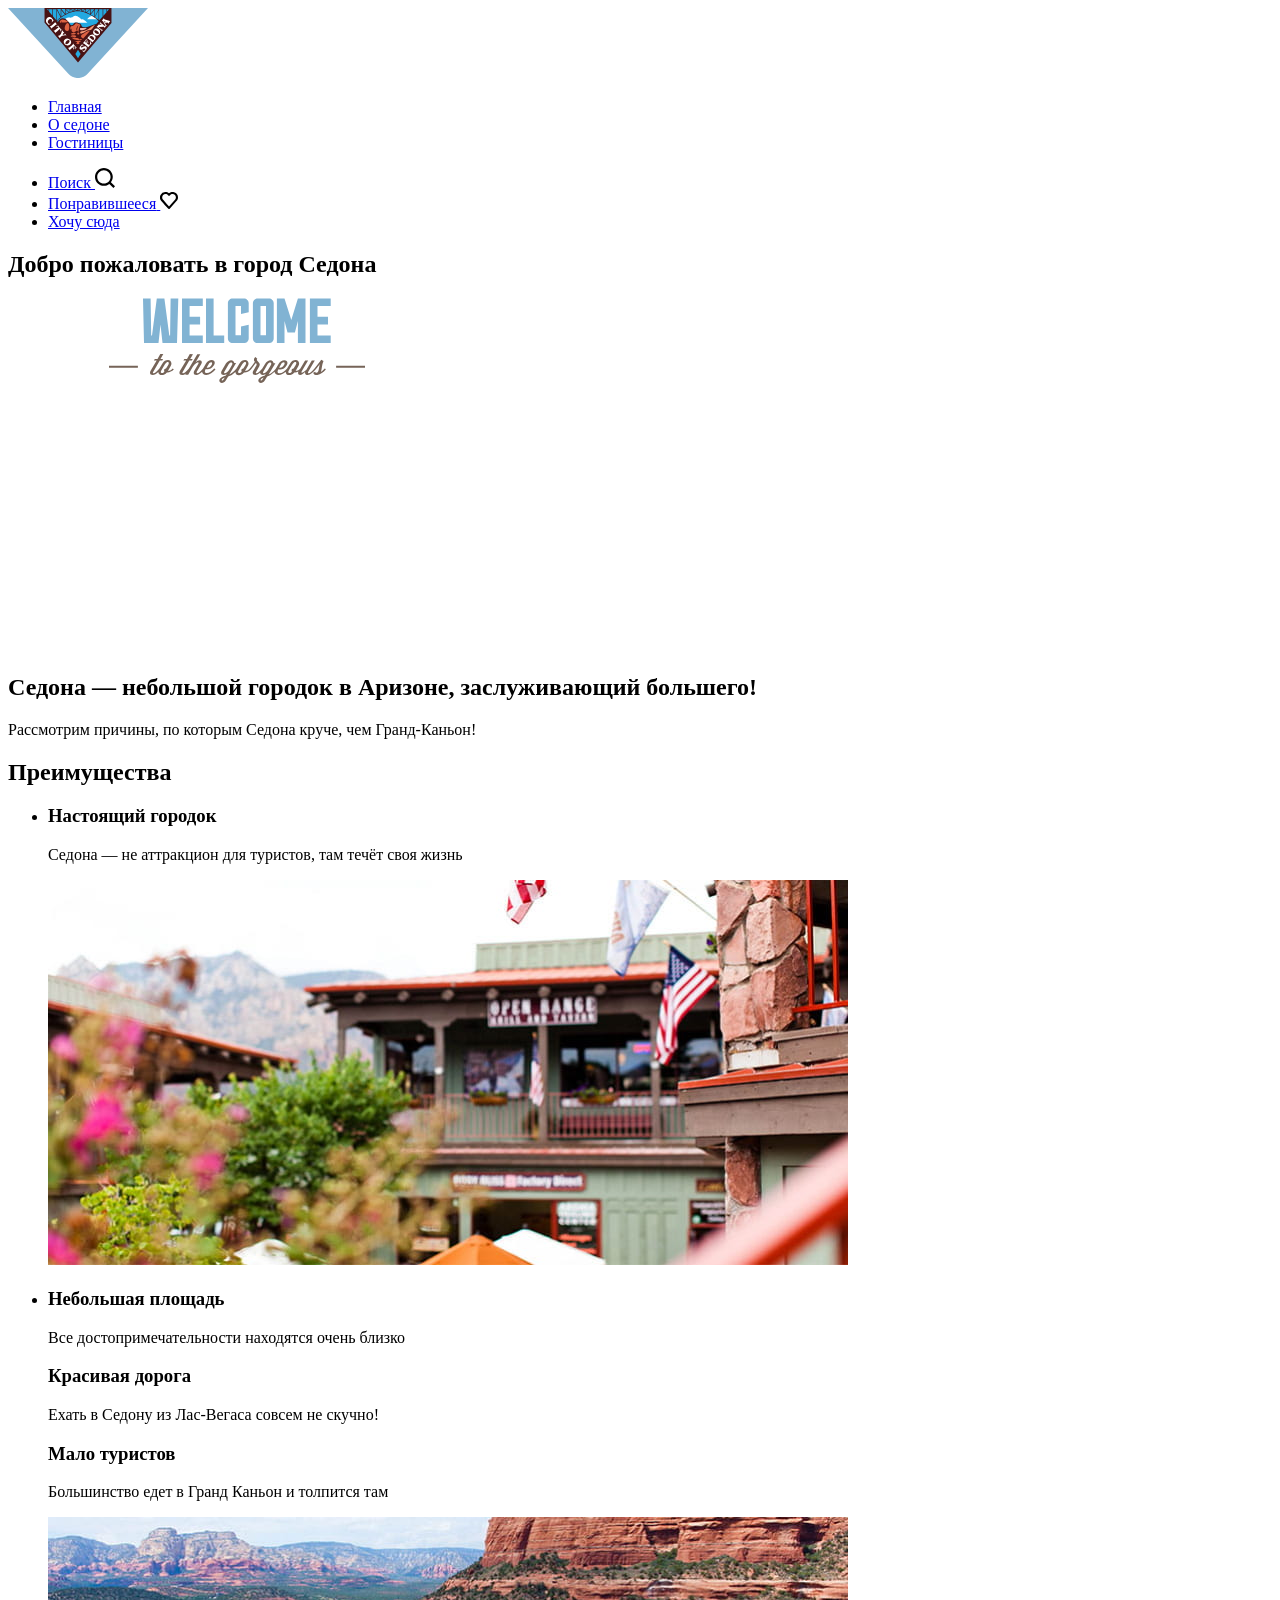
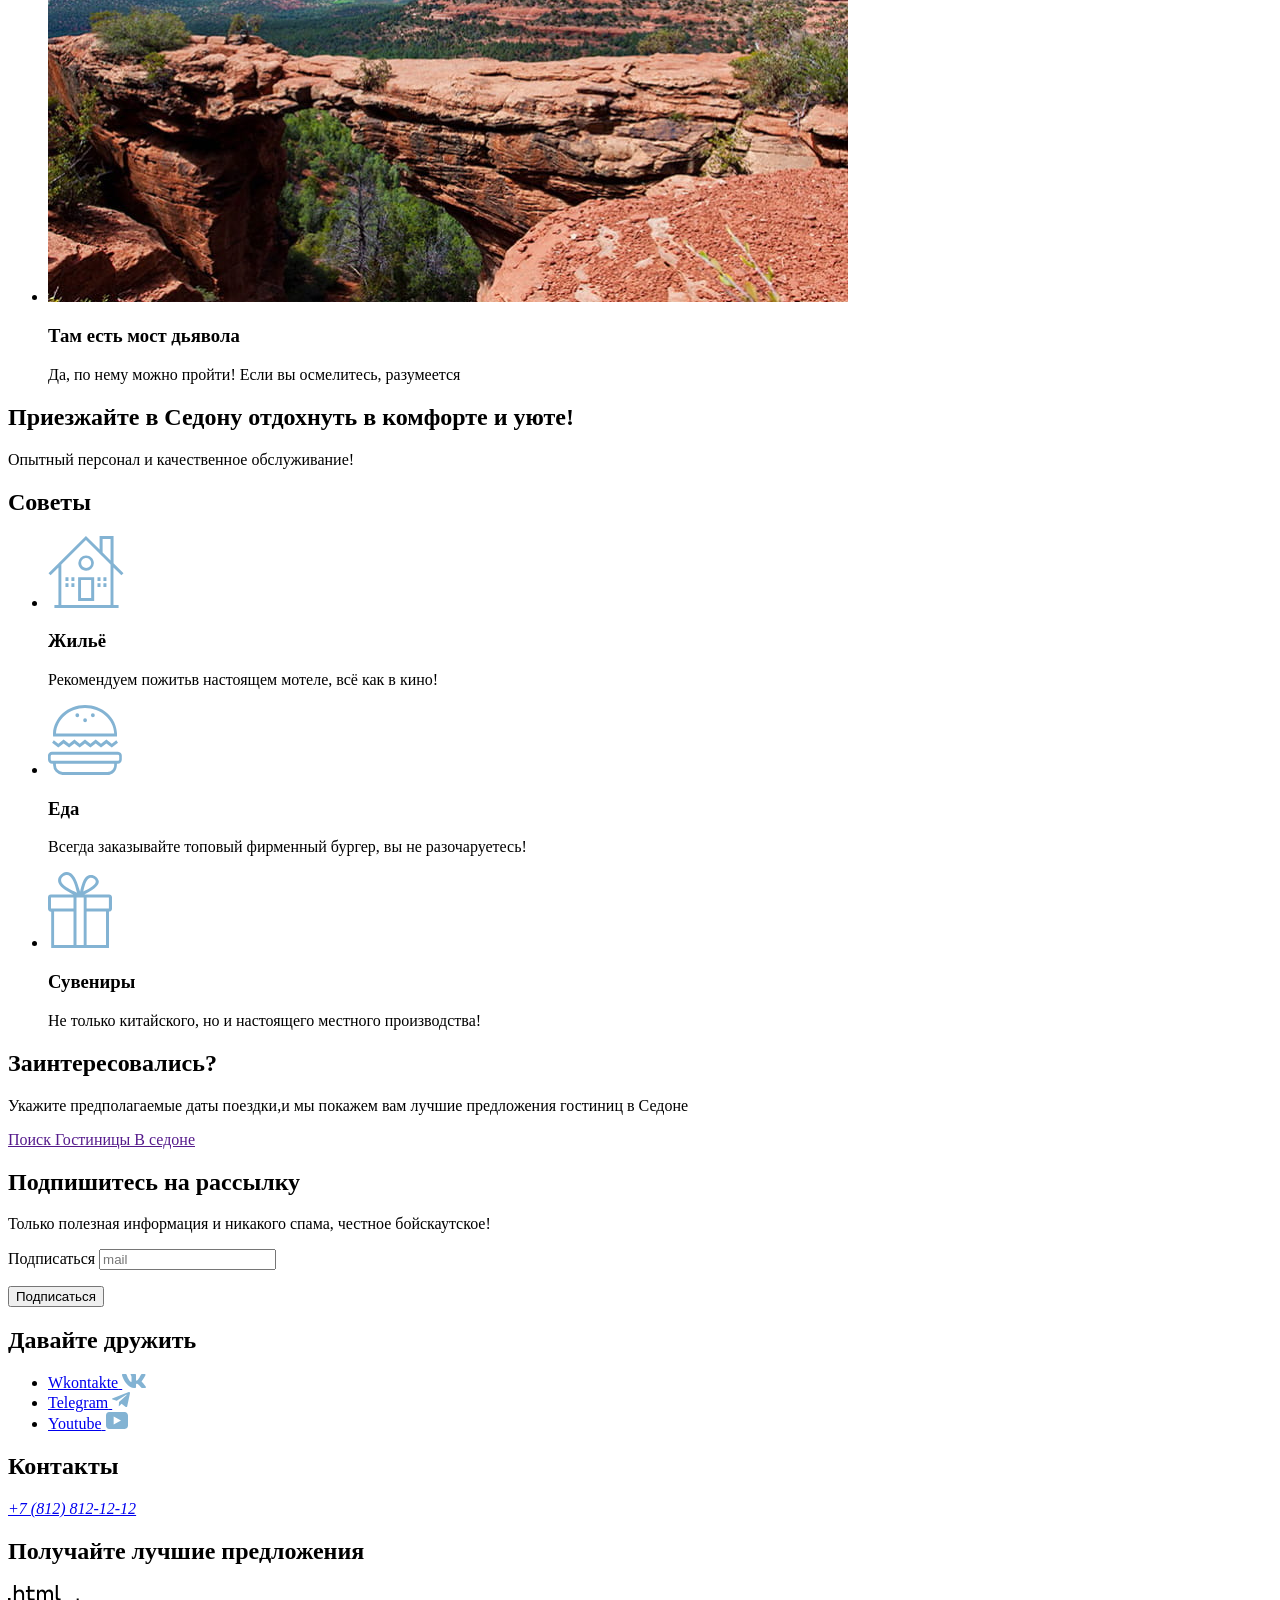
==== index.html @ 80525b0e "add: images" ====
<!doctype html>
<html lang="ru">
  <head>
    <meta charset="UTF-8" />
    <meta name="viewport" content="width=device-width, initial-scale=1.0" />
    <title>SEDONA</title>
  </head>
  <body>
    <header class="page-header">
      <a href="index.html" class="page-header-link">
        <img src="images/svg/logo.svg" alt="Логотипа сайта Седона" class="page-header-logo" width="140" height="70" />
      </a>
      <nav class="navigation">
        <ul class="navigation-list">
          <li class="navigation-item">
            <a href="index.html" class="navigation-link">Главная</a>
          </li>
          <li class="navigation-item">
            <a href="about.html" class="navigation-link">О седоне</a>
          </li>
          <li class="navigation-item">
            <a href="catalog.html" class="navigation-link">Гостиницы</a>
          </li>
        </ul>
        <ul class="navigation-list navigation-user">
          <li class="navigation-item">
            <a href="#" class="navigation-link">
              <span class="visually-hidden">Поиск</span>
              <img src="images/svg/search.svg" width="20" height="20" alt="Поиска" class="navigation-link-search">
            </a>
          </li>
          <li class="navigation-item">
            <a href="#" class="navigation-link">
              <span class="visually-hidden">Понравившееся</span>
              <img src="images/svg/hearz.svg" alt="" class="navigation-link-like">
            </a>
          </li>
          <li class="navigation-item">
            <a href="#" class="navigation-link">
              <span class="navigation-user-will">Хочу сюда</span>
            </a>
          </li>
        </ul>
      </nav>
    </header>
    <main class="main-index">
      <h2 class="visually-hidden">Добро пожаловать в город Седона</h2>
      <section class="hero">
        <img src="images/svg/welcome.svg" width="458" height="352" alt="Логотип добро пожаловать в Седону" class="logo" />
        <h1 class="hero-title">
          Седона — небольшой городок в Аризоне, заслуживающий большего!
        </h1>
        <p class="hero-text">
          Рассмотрим причины, по которым Седона круче, чем Гранд-Каньон!
        </p>
      </section>
      <section class="advantages">
        <h2 class="visually-hidden">Преимущества</h2>
        <ul class="advantages-list">
          <li class="advantages-item">
            <div class="advantages-container">
              <h3 class="advantages-title">Настоящий городок</h3>
              <p class="advantages-text">
                Седона — не аттракцион для туристов, там течёт своя жизнь
              </p>
            </div>
            <img src="images/photo-1.jpg" width="800" height="385" alt="центр города" class="advantages-image" />
          </li>
          <li class="advantages-item">
            <div class="advantages-container">
              <h3 class="advantages-title">Небольшая площадь</h3>
              <p class="advantages-text">
                Все достопримечательности находятся очень близко
              </p>
            </div>
            <div class="advantages-container">
              <h3 class="advantages-title">Красивая дорога</h3>
              <p class="advantages-text">
                Ехать в Седону из Лас-Вегаса совсем не скучно!
              </p>
            </div>
            <div class="advantages-container">
              <h3 class="advantages-title">Мало туристов</h3>
              <p class="advantages-text">
                Большинство едет в Гранд Каньон и толпится там
              </p>
            </div>
          </li>
          <li class="advantages-item">
            <img
              src="images/photo-2.jpg"
              alt="Знаменитые коньены в центре города"
              class="advantages-image"
              width="800" height="385"
            />
            <div class="advantages-container">
              <h3 class="advantages-title">Там есть мост дьявола</h3>
              <p class="advantages-text">
                Да, по нему можно пройти! Если вы осмелитесь, разумеется
              </p>
            </div>
          </li>
        </ul>
      </section>
      <section class="recommendations">
        <h2 class="recommendations-title">
          Приезжайте в Седону отдохнуть в комфорте и уюте!
        </h2>
        <p class="recommendations-text">
          Опытный персонал и качественное обслуживание!
        </p>
      </section>
      <section class="tips">
        <h2 class="visually-hidden">Советы</h2>
        <ul class="tips-list">
          <li class="tips-item">
            <img src="images/svg/haus.svg" alt="Дома" width="76" height="72" class="tips-image" />
            <h3 class="tips-title">Жильё</h3>
            <p class="tips-text">
              Рекомендуем пожитьв настоящем мотеле, всё как в кино!
            </p>
          </li>
          <li class="tips-item">
            <img src="images/svg/food.svg" width="74" height="70" alt="Еда" class="tips-image" />
            <h3 class="tips-title">Еда</h3>
            <p class="tips-text">
              Всегда заказывайте топовый фирменный бургер, вы не разочаруетесь!
            </p>
          </li>
          <li class="tips-item">
            <img src="images/svg/present.svg" width="64" height="76" alt="Подарка" class="tips-image" />
            <h3 class="tips-title">Сувениры</h3>
            <p class="tips-text">
              Не только китайского, но и настоящего местного производства!
            </p>
          </li>
        </ul>
      </section>
      <section class="interested">
        <h2 class="interested-title">Заинтересовались?</h2>
        <p class="interested-text">
          Укажите предполагаемые даты поездки,и мы покажем вам лучшие
          предложения гостиниц в Седоне
        </p>
        <a href="" class="interested-link">Поиск Гостиницы В седоне</a>
      </section>
      <section class="subscribe">
        <h2 class="subscribe-title">Подпишитесь на рассылку</h2>
        <p class="subscribe-text">
          Только полезная информация и никакого спама, честное бойскаутское!
        </p>
        <form
          class="subscribe-form"
          action="https://echo.htmlacademy.ru/"
          method="post"
        >
          <!-- Парный тег <label> создаёт подпись к полю формы. Он связывает текст и поле ввода логически -->
          <p class="subscribe-form-date">
            <label for="subscribe-date">
              <span class="visually-hidden">Подписаться</span>
            </label>
            <input
              type="text"
              name="subscribe-date"
              id="subscribe-date"
              placeholder="mail"
            />
          </p>
          <button class="button subscribe-button" type="submit">
            Подписаться
          </button>
        </form>
      </section>
    </main>
    <footer class="page-footer">
      <section class="social">
        <h2 class="visually-hidden">Давайте дружить</h2>
        <ul class="social-list">
          <li class="social-item">
            <a href="#" class="social-link">
              <span class="visually-hidden">Wkontakte</span>
              <img src="images/social-icon/vk.svg" width="24" height="14" alt="Вконтакте" class="social-image">
            </a>
          </li>
          <li class="social-item">
            <a href="#" class="social-link">
              <span class="visually-hidden">Telegram</span>
              <img src="images/social-icon/telegram.svg" width="18" height="16" alt="Телеграм" class="social-image">
            </a>
          </li>
          <li class="social-item">
            <a href="#" class="social-link">
              <span class="visually-hidden">Youtube</span>
              <img src="images/social-icon/youtube.svg" width="22" height="17" alt="Ютуб" class="social-image">
            </a>
          </li>
        </ul>
      </section>
      <section class="contacts">
        <h2 class="visually-hidden">Контакты</h2>
        <address class="contacts-address">
        <p class="contacts-address-text">
          <a href="tel:+78128121212" class="contacts-phone">+7 (812) 812-12-12</a>
        </p>
        </address>
      </section>
      <section class="newsletter">
        <h2 class="visually-hidden">Получайте лучшие предложения</h2>
        <a href="№" class="newsletter-link">
          <img src="images/svg/html-academy.svg" width="115" height="33" alt="html-academy" class="newsletter-image">
        </a>
      </section>
    </footer>
  </body>
</html>
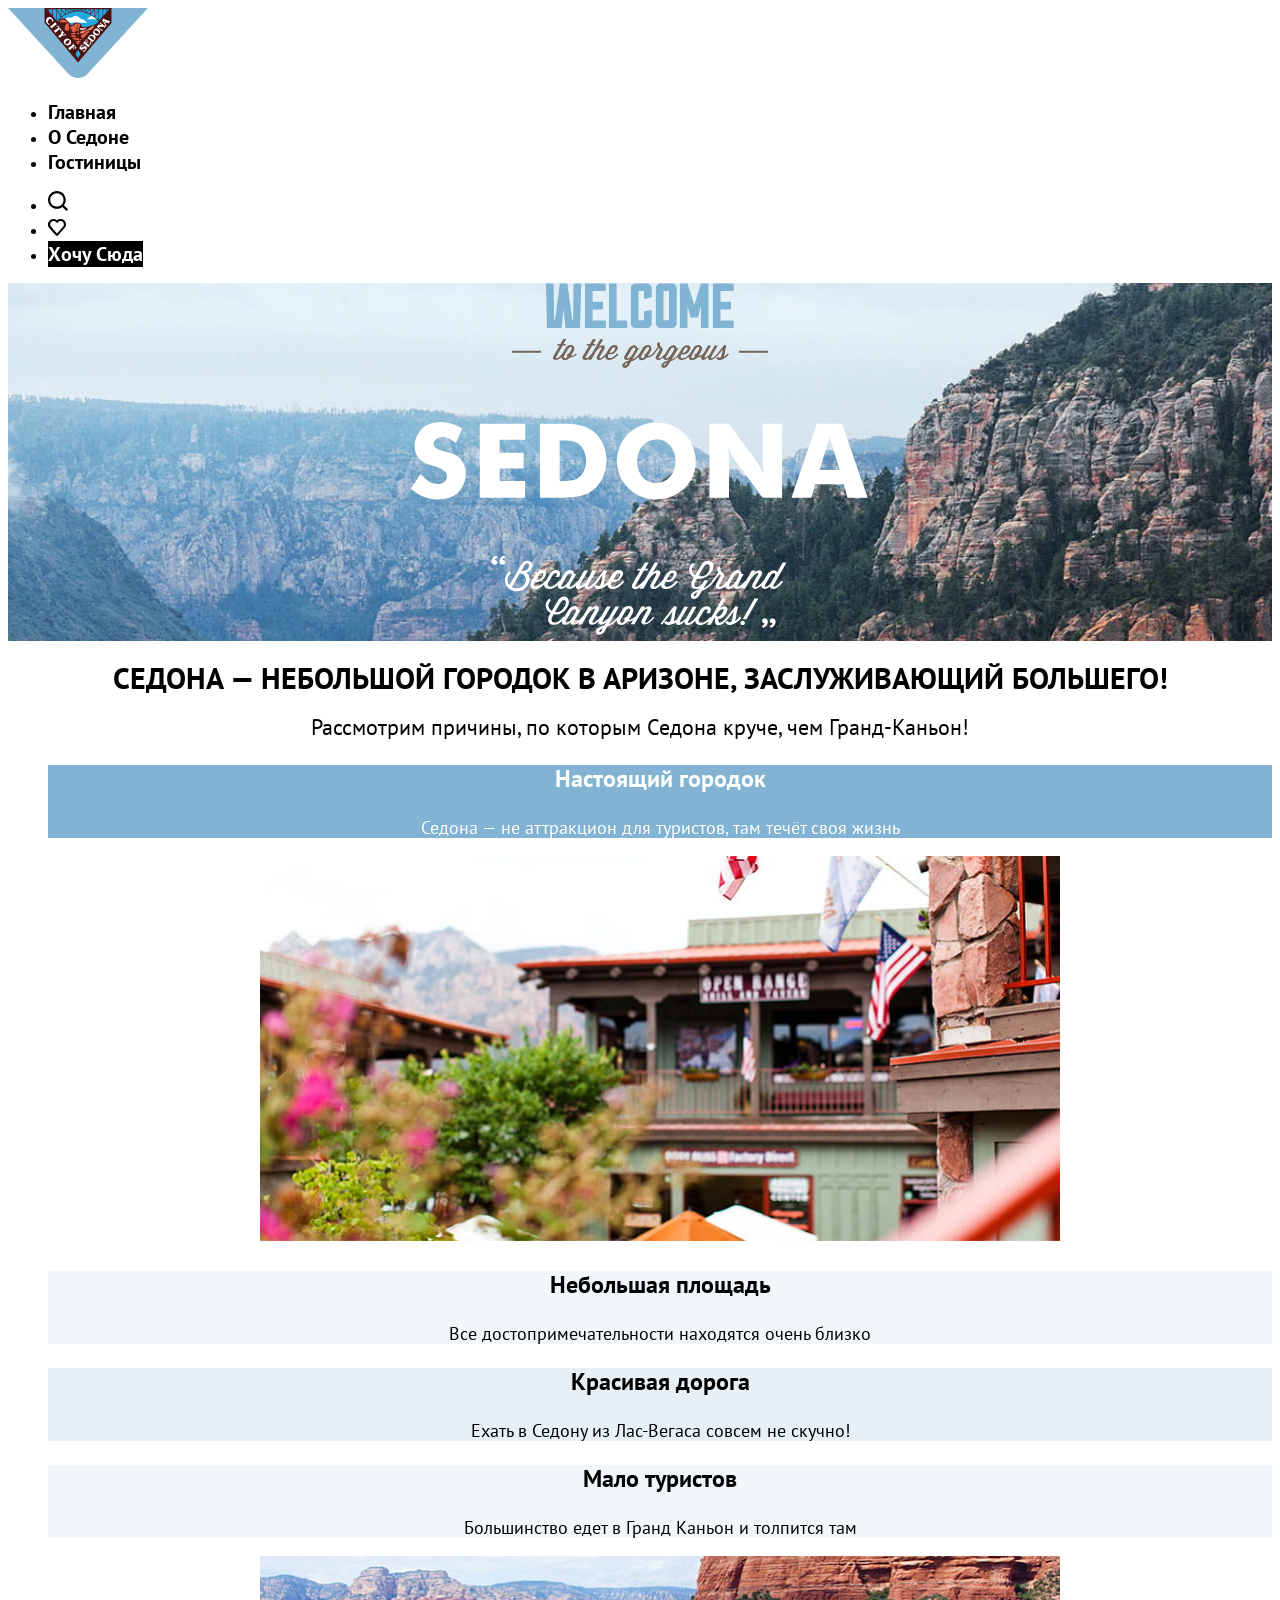
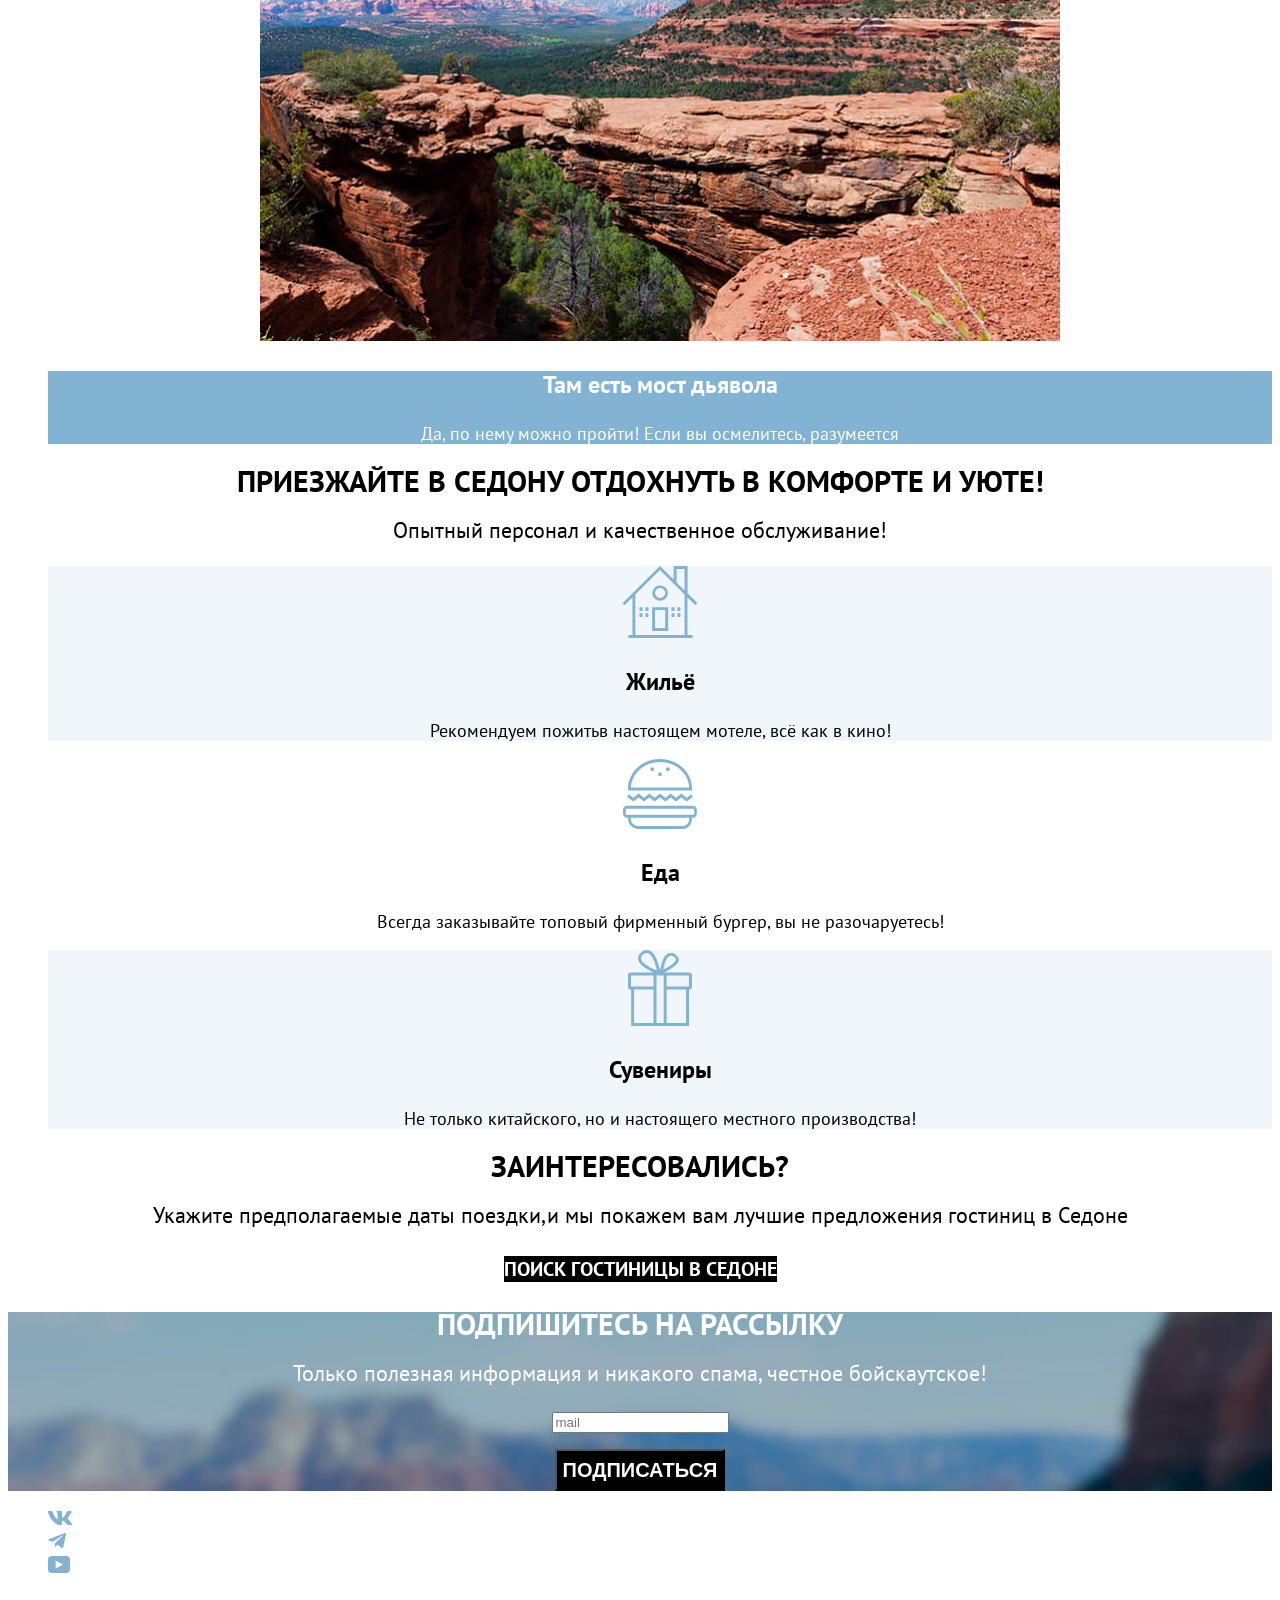
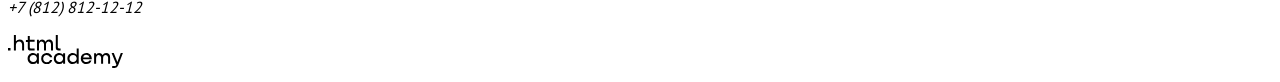
==== commit e60eb4cb: "add: basic styles" ====
--- a/index.html
+++ b/index.html
@@ -4,11 +4,18 @@
     <meta charset="UTF-8" />
     <meta name="viewport" content="width=device-width, initial-scale=1.0" />
     <title>SEDONA</title>
+    <link rel="stylesheet" href="styles/styles.css" />
   </head>
   <body>
     <header class="page-header">
       <a href="index.html" class="page-header-link">
-        <img src="images/svg/logo.svg" alt="Логотипа сайта Седона" class="page-header-logo" width="140" height="70" />
+        <img
+          src="images/svg/logo.svg"
+          alt="Логотипа сайта Седона"
+          class="page-header-logo"
+          width="140"
+          height="70"
+        />
       </a>
       <nav class="navigation">
         <ul class="navigation-list">
@@ -26,17 +33,27 @@
           <li class="navigation-item">
             <a href="#" class="navigation-link">
               <span class="visually-hidden">Поиск</span>
-              <img src="images/svg/search.svg" width="20" height="20" alt="Поиска" class="navigation-link-search">
+              <img
+                src="images/svg/search.svg"
+                width="20"
+                height="20"
+                alt="Поиска"
+                class="navigation-link-search"
+              />
             </a>
           </li>
           <li class="navigation-item">
             <a href="#" class="navigation-link">
               <span class="visually-hidden">Понравившееся</span>
-              <img src="images/svg/hearz.svg" alt="" class="navigation-link-like">
-            </a>
-          </li>
-          <li class="navigation-item">
-            <a href="#" class="navigation-link">
+              <img
+                src="images/svg/hearz.svg"
+                alt=""
+                class="navigation-link-like"
+              />
+            </a>
+          </li>
+          <li class="navigation-item">
+            <a href="#" class="navigation-link button">
               <span class="navigation-user-will">Хочу сюда</span>
             </a>
           </li>
@@ -46,40 +63,54 @@
     <main class="main-index">
       <h2 class="visually-hidden">Добро пожаловать в город Седона</h2>
       <section class="hero">
-        <img src="images/svg/welcome.svg" width="458" height="352" alt="Логотип добро пожаловать в Седону" class="logo" />
-        <h1 class="hero-title">
+        <img
+          src="images/svg/welcome.svg"
+          width="458"
+          height="352"
+          alt="Логотип добро пожаловать в Седону"
+          class="logo"
+        />
+      </section>
+      <section class="about section">
+        <h1 class="about-title">
           Седона — небольшой городок в Аризоне, заслуживающий большего!
         </h1>
-        <p class="hero-text">
+        <p class="about-text">
           Рассмотрим причины, по которым Седона круче, чем Гранд-Каньон!
         </p>
       </section>
-      <section class="advantages">
+      <section class="advantages section">
         <h2 class="visually-hidden">Преимущества</h2>
         <ul class="advantages-list">
           <li class="advantages-item">
-            <div class="advantages-container">
+            <div class="advantages-container advantages-background-blau">
               <h3 class="advantages-title">Настоящий городок</h3>
               <p class="advantages-text">
                 Седона — не аттракцион для туристов, там течёт своя жизнь
               </p>
             </div>
-            <img src="images/photo-1.jpg" width="800" height="385" alt="центр города" class="advantages-image" />
+            <img
+              src="images/photo-1.jpg"
+              width="800"
+              height="385"
+              alt="центр города"
+              class="advantages-image"
+            />
           </li>
           <li class="advantages-item">
-            <div class="advantages-container">
+            <div class="advantages-container advantages-background-gray">
               <h3 class="advantages-title">Небольшая площадь</h3>
               <p class="advantages-text">
                 Все достопримечательности находятся очень близко
               </p>
             </div>
-            <div class="advantages-container">
+            <div class="advantages-container advantages-background-dunkl-gray">
               <h3 class="advantages-title">Красивая дорога</h3>
               <p class="advantages-text">
                 Ехать в Седону из Лас-Вегаса совсем не скучно!
               </p>
             </div>
-            <div class="advantages-container">
+            <div class="advantages-container advantages-background-gray">
               <h3 class="advantages-title">Мало туристов</h3>
               <p class="advantages-text">
                 Большинство едет в Гранд Каньон и толпится там
@@ -91,9 +122,10 @@
               src="images/photo-2.jpg"
               alt="Знаменитые коньены в центре города"
               class="advantages-image"
-              width="800" height="385"
-            />
-            <div class="advantages-container">
+              width="800"
+              height="385"
+            />
+            <div class="advantages-container advantages-background-blau">
               <h3 class="advantages-title">Там есть мост дьявола</h3>
               <p class="advantages-text">
                 Да, по нему можно пройти! Если вы осмелитесь, разумеется
@@ -102,33 +134,51 @@
           </li>
         </ul>
       </section>
-      <section class="recommendations">
-        <h2 class="recommendations-title">
+      <section class="recommendations section">
+        <h2 class="recommendations-title title">
           Приезжайте в Седону отдохнуть в комфорте и уюте!
         </h2>
         <p class="recommendations-text">
           Опытный персонал и качественное обслуживание!
         </p>
       </section>
-      <section class="tips">
+      <section class="tips section">
         <h2 class="visually-hidden">Советы</h2>
         <ul class="tips-list">
-          <li class="tips-item">
-            <img src="images/svg/haus.svg" alt="Дома" width="76" height="72" class="tips-image" />
+          <li class="tips-item advantages-background-gray">
+            <img
+              src="images/svg/haus.svg"
+              alt="Дома"
+              width="76"
+              height="72"
+              class="tips-image"
+            />
             <h3 class="tips-title">Жильё</h3>
             <p class="tips-text">
               Рекомендуем пожитьв настоящем мотеле, всё как в кино!
             </p>
           </li>
           <li class="tips-item">
-            <img src="images/svg/food.svg" width="74" height="70" alt="Еда" class="tips-image" />
+            <img
+              src="images/svg/food.svg"
+              width="74"
+              height="70"
+              alt="Еда"
+              class="tips-image"
+            />
             <h3 class="tips-title">Еда</h3>
             <p class="tips-text">
               Всегда заказывайте топовый фирменный бургер, вы не разочаруетесь!
             </p>
           </li>
-          <li class="tips-item">
-            <img src="images/svg/present.svg" width="64" height="76" alt="Подарка" class="tips-image" />
+          <li class="tips-item advantages-background-gray">
+            <img
+              src="images/svg/present.svg"
+              width="64"
+              height="76"
+              alt="Подарка"
+              class="tips-image"
+            />
             <h3 class="tips-title">Сувениры</h3>
             <p class="tips-text">
               Не только китайского, но и настоящего местного производства!
@@ -136,16 +186,16 @@
           </li>
         </ul>
       </section>
-      <section class="interested">
-        <h2 class="interested-title">Заинтересовались?</h2>
+      <section class="interested section">
+        <h2 class="interested-title title">Заинтересовались?</h2>
         <p class="interested-text">
           Укажите предполагаемые даты поездки,и мы покажем вам лучшие
           предложения гостиниц в Седоне
         </p>
-        <a href="" class="interested-link">Поиск Гостиницы В седоне</a>
-      </section>
-      <section class="subscribe">
-        <h2 class="subscribe-title">Подпишитесь на рассылку</h2>
+        <a href="" class="interested-link button">Поиск Гостиницы В седоне</a>
+      </section>
+      <section class="subscribe section">
+        <h2 class="subscribe-title title">Подпишитесь на рассылку</h2>
         <p class="subscribe-text">
           Только полезная информация и никакого спама, честное бойскаутское!
         </p>
@@ -179,19 +229,37 @@
           <li class="social-item">
             <a href="#" class="social-link">
               <span class="visually-hidden">Wkontakte</span>
-              <img src="images/social-icon/vk.svg" width="24" height="14" alt="Вконтакте" class="social-image">
+              <img
+                src="images/social-icon/vk.svg"
+                width="24"
+                height="14"
+                alt="Вконтакте"
+                class="social-image"
+              />
             </a>
           </li>
           <li class="social-item">
             <a href="#" class="social-link">
               <span class="visually-hidden">Telegram</span>
-              <img src="images/social-icon/telegram.svg" width="18" height="16" alt="Телеграм" class="social-image">
+              <img
+                src="images/social-icon/telegram.svg"
+                width="18"
+                height="16"
+                alt="Телеграм"
+                class="social-image"
+              />
             </a>
           </li>
           <li class="social-item">
             <a href="#" class="social-link">
               <span class="visually-hidden">Youtube</span>
-              <img src="images/social-icon/youtube.svg" width="22" height="17" alt="Ютуб" class="social-image">
+              <img
+                src="images/social-icon/youtube.svg"
+                width="22"
+                height="17"
+                alt="Ютуб"
+                class="social-image"
+              />
             </a>
           </li>
         </ul>
@@ -199,15 +267,23 @@
       <section class="contacts">
         <h2 class="visually-hidden">Контакты</h2>
         <address class="contacts-address">
-        <p class="contacts-address-text">
-          <a href="tel:+78128121212" class="contacts-phone">+7 (812) 812-12-12</a>
-        </p>
+          <p class="contacts-address-text">
+            <a href="tel:+78128121212" class="contacts-phone"
+              >+7 (812) 812-12-12</a
+            >
+          </p>
         </address>
       </section>
       <section class="newsletter">
         <h2 class="visually-hidden">Получайте лучшие предложения</h2>
         <a href="№" class="newsletter-link">
-          <img src="images/svg/html-academy.svg" width="115" height="33" alt="html-academy" class="newsletter-image">
+          <img
+            src="images/svg/html-academy.svg"
+            width="115"
+            height="33"
+            alt="html-academy"
+            class="newsletter-image"
+          />
         </a>
       </section>
     </footer>
--- a/styles/styles.css
+++ b/styles/styles.css
@@ -0,0 +1,283 @@
+@font-face {
+  font-family: "PT Sans";
+  src: url(../fonts/ptsans-400.woff2);
+  font-weight: 400;
+  font-style: normal;
+  font-display: swap;
+}
+@font-face {
+  font-family: "PT Sans";
+  src: url(../fonts/ptsans-700.woff2);
+  font-weight: 700;
+  font-style: normal;
+  font-display: swap;
+}
+body {
+  font-family: "PT Sans", sans-serif;
+  font-size: 16px;
+  line-height: 24px;
+  background-color: #fff;
+  color: #000000;
+}
+.button {
+  font-weight: 700;
+  font-size: 20px;
+  line-height: 180%;
+  text-align: center;
+  text-transform: uppercase;
+  background-color: #000;
+  color: #fff;
+  text-decoration: none;
+}
+
+.visually-hidden {
+  display: none;
+}
+
+/* Page-Header */
+.page-header {
+  color: #000;
+}
+.navigation-link {
+  color: inherit;
+  font-weight: 700;
+  text-transform: capitalize;
+  font-size: 20px;
+  line-height: 120%;
+  text-align: center;
+  text-decoration: none;
+}
+.navigation-user-will {
+  color: #fff;
+}
+/* Main-Index */
+.main-index {
+}
+/* Hero */
+.hero {
+  background-image: url(../images/backgroaund/index-background.jpg);
+  background-size: 100% auto;
+  background-color: rgb(184, 173, 202);
+  background-repeat: no-repeat;
+  color: #000;
+  text-align: center;
+}
+/* About */
+.about {
+  text-align: center;
+  background-color: #fff;
+  color: #000;
+  text-align: center;
+}
+.about-title,
+.title {
+  font-weight: 700;
+  font-size: 30px;
+  text-transform: uppercase;
+}
+.about-text {
+  font-size: 22px;
+  line-height: 118%;
+}
+/* Advantages */
+.advantages-list {
+  list-style-type: none;
+}
+.advantages-background-blau {
+  background-color: #82b3d3;
+  color: #fff;
+}
+.advantages-background-gray {
+  background-color: rgba(131, 179, 211, 0.12);
+  color: #000;
+}
+.advantages-background-dunkl-gray {
+  background-color: rgba(131, 179, 211, 0.2);
+  color: #000;
+}
+.advantages-item {
+  text-align: center;
+}
+.advantages-text,
+.tips-text {
+  font-size: 18px;
+  line-height: 117%;
+}
+.advantages-title,
+.tips-title {
+  font-weight: 700;
+  font-size: 24px;
+  line-height: 117%;
+}
+/* Recommendations */
+.recommendations {
+  background-color: #fff;
+  color: #000;
+  text-align: center;
+}
+.recommendations-text {
+  font-size: 22px;
+  line-height: 118%;
+}
+/* tips */
+.section {
+  background-color: #fff;
+  color: #000;
+  text-align: center;
+}
+.tips-list {
+  list-style-type: none;
+  text-align: center;
+}
+/* interested  */
+.interested {
+  text-align: center;
+}
+.interested-text {
+  font-size: 22px;
+  line-height: 118%;
+}
+/* subscribe */
+.subscribe {
+  background-image: url(../images/backgroaund/subscribe.jpg);
+  background-color: #8dc2ed;
+  background-repeat: no-repeat;
+  background-size: 100% auto;
+  color: #fff;
+}
+.subscribe-text {
+  font-size: 22px;
+  line-height: 118%;
+}
+/* page-footer */
+.page-footer {
+  background-color: #fff;
+  color: #000;
+}
+.social-list {
+  list-style-type: none;
+}
+.social-link {
+  text-decoration: none;
+}
+/* contacts*/
+.contacts-phone {
+  color: inherit;
+  text-decoration: none;
+}
+/* .header-inner */
+.header-inner {
+  background-color: #82b3d3;
+  color: #fff;
+}
+.breadcrumbs {
+  list-style-type: none;
+}
+.breadcrumbs-link {
+  line-height: 131%;
+}
+/* header-inner */
+.header-inner {
+  background-image: url(../images/backgroaund/bagraund-filtr.jpg);
+  background-color: #8dc2ed;
+  background-size: 100% auto;
+  background-repeat: no-repeat;
+  color: #fff;
+}
+.form-filter-title {
+  font-weight: 700;
+  font-size: 20px;
+  line-height: 120%;
+  text-transform: capitalize;
+}
+.form-filter-list {
+  list-style-type: none;
+  font-size: 18px;
+}
+.form-button {
+  font-weight: 700;
+  font-size: 16px;
+  line-height: 125%;
+  text-align: center;
+  text-transform: uppercase;
+  color: #fff;
+  background-color: black;
+}
+.select-control {
+  font-size: 18px;
+  line-height: 117%;
+  color: #333;
+}
+/* .catalog-products */
+.catalog-products {
+}
+.product-card {
+  color: #000;
+}
+.product-list {
+  list-style-type: none;
+}
+.product-card-title-link {
+  color: inherit;
+  text-decoration: none;
+  font-weight: 700;
+  font-size: 24px;
+  line-height: 117%;
+}
+.product-card-type,
+.product-card-price {
+  font-size: 18px;
+  font-weight: 400;
+  line-height: 117%;
+}
+.button-more,
+.button-favorite {
+  font-weight: 700;
+  font-size: 16px;
+  line-height: 125%;
+  text-align: center;
+  color: #fff;
+}
+.button-more {
+  background-color: #756157;
+}
+.button-favorite {
+  background-color: #82b3d3;
+  border: none;
+  height: 26px;
+}
+.product-card-stars {
+  height: 17px;
+  background-image: url(../images/svg/star.svg);
+  background-repeat: repeat-x;
+  background-size: 18px 17px;
+  background-position: left center;
+}
+.star-1{
+  width: 18px;
+}
+.star-2{
+  width: 36px;
+}
+.star-3{
+  width: 54px;
+}
+.star-4{
+  width: 54px;
+}
+.star-5{
+  width: 72px;
+}
+.product-card-rating {
+  background-color: #f2f2f2;
+}
+.pagination {
+  list-style-type: none;
+}
+.pagination-link {
+  background-color: #82b3d3;
+  color: #fff;
+}
+.pagination-current {
+  background-color: #e5e5e5;
+}
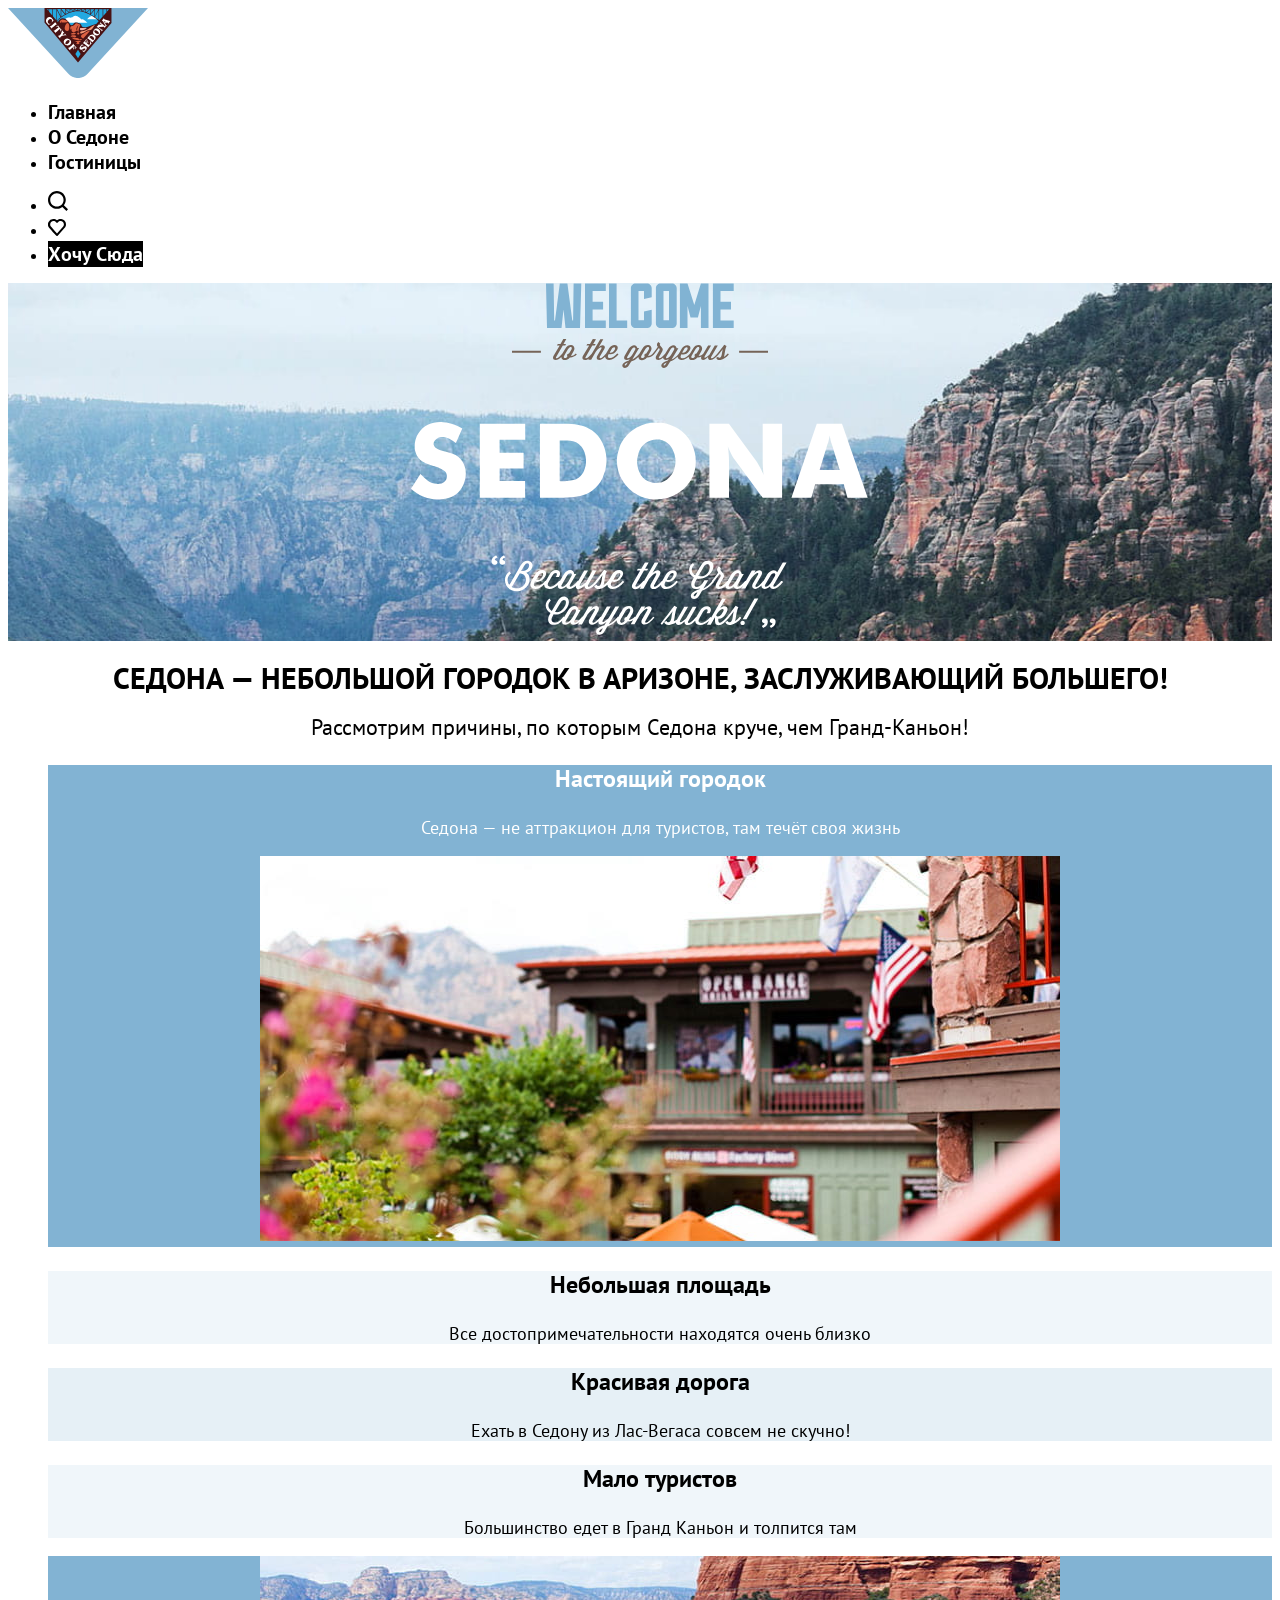
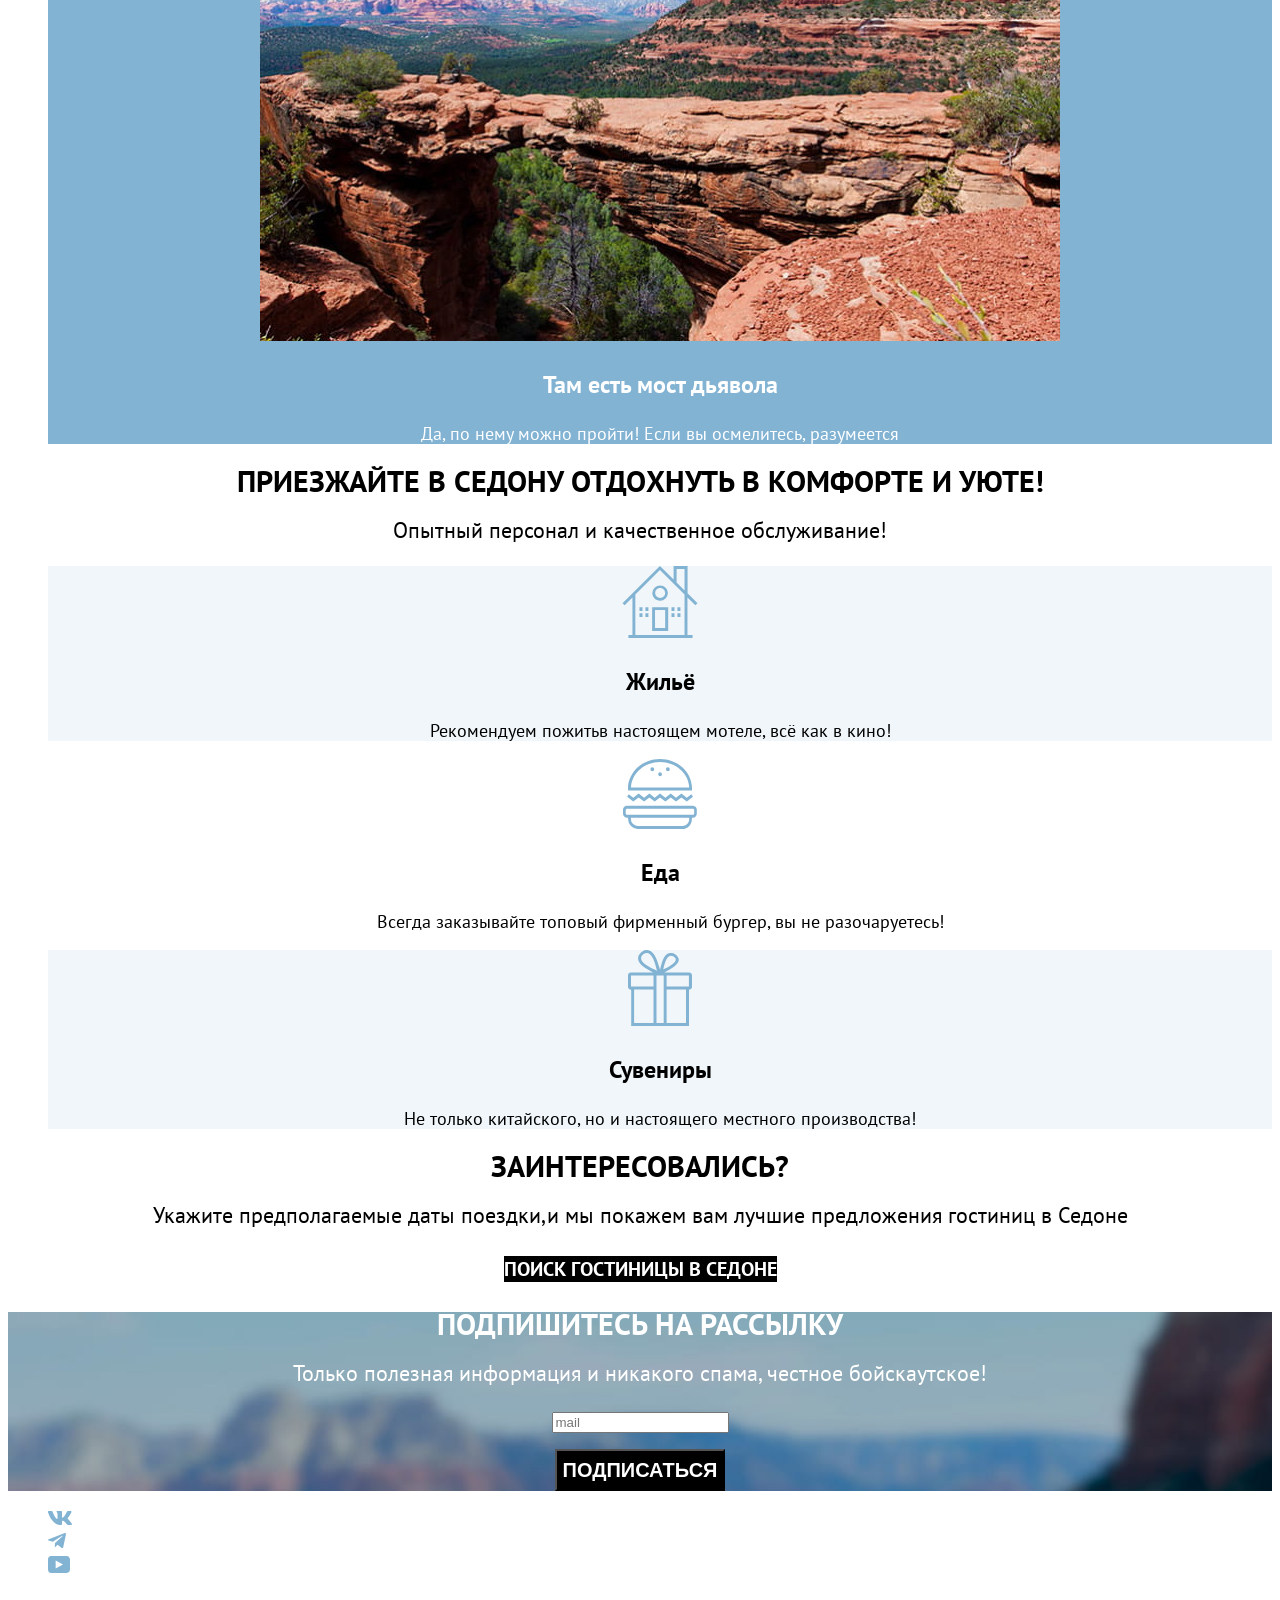
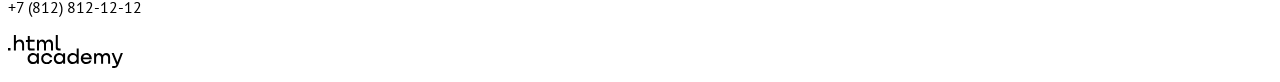
==== commit 10ef49fa: "fix: styles.css" ====
--- a/index.html
+++ b/index.html
@@ -82,8 +82,8 @@
       <section class="advantages section">
         <h2 class="visually-hidden">Преимущества</h2>
         <ul class="advantages-list">
-          <li class="advantages-item">
-            <div class="advantages-container advantages-background-blau">
+          <li class="advantages-item advantages-background-blau">
+            <div class="advantages-container ">
               <h3 class="advantages-title">Настоящий городок</h3>
               <p class="advantages-text">
                 Седона — не аттракцион для туристов, там течёт своя жизнь
@@ -117,7 +117,7 @@
               </p>
             </div>
           </li>
-          <li class="advantages-item">
+          <li class="advantages-item advantages-background-blau">
             <img
               src="images/photo-2.jpg"
               alt="Знаменитые коньены в центре города"
@@ -125,7 +125,7 @@
               width="800"
               height="385"
             />
-            <div class="advantages-container advantages-background-blau">
+            <div class="advantages-container">
               <h3 class="advantages-title">Там есть мост дьявола</h3>
               <p class="advantages-text">
                 Да, по нему можно пройти! Если вы осмелитесь, разумеется
--- a/styles/styles.css
+++ b/styles/styles.css
@@ -17,7 +17,7 @@
   font-size: 16px;
   line-height: 24px;
   background-color: #fff;
-  color: #000000;
+  color: #333;
 }
 .button {
   font-weight: 700;
@@ -142,7 +142,7 @@
   background-image: url(../images/backgroaund/subscribe.jpg);
   background-color: #8dc2ed;
   background-repeat: no-repeat;
-  background-size: 100% auto;
+  background-size: cover;
   color: #fff;
 }
 .subscribe-text {
@@ -180,7 +180,7 @@
 .header-inner {
   background-image: url(../images/backgroaund/bagraund-filtr.jpg);
   background-color: #8dc2ed;
-  background-size: 100% auto;
+  background-size: cover;
   background-repeat: no-repeat;
   color: #fff;
 }
@@ -249,6 +249,8 @@
 .product-card-stars {
   height: 17px;
   background-image: url(../images/svg/star.svg);
+  background-color: #000;
+  color: #fff;
   background-repeat: repeat-x;
   background-size: 18px 17px;
   background-position: left center;
@@ -281,3 +283,6 @@
 .pagination-current {
   background-color: #e5e5e5;
 }
+.contacts-phone {
+  font-style: normal;
+}
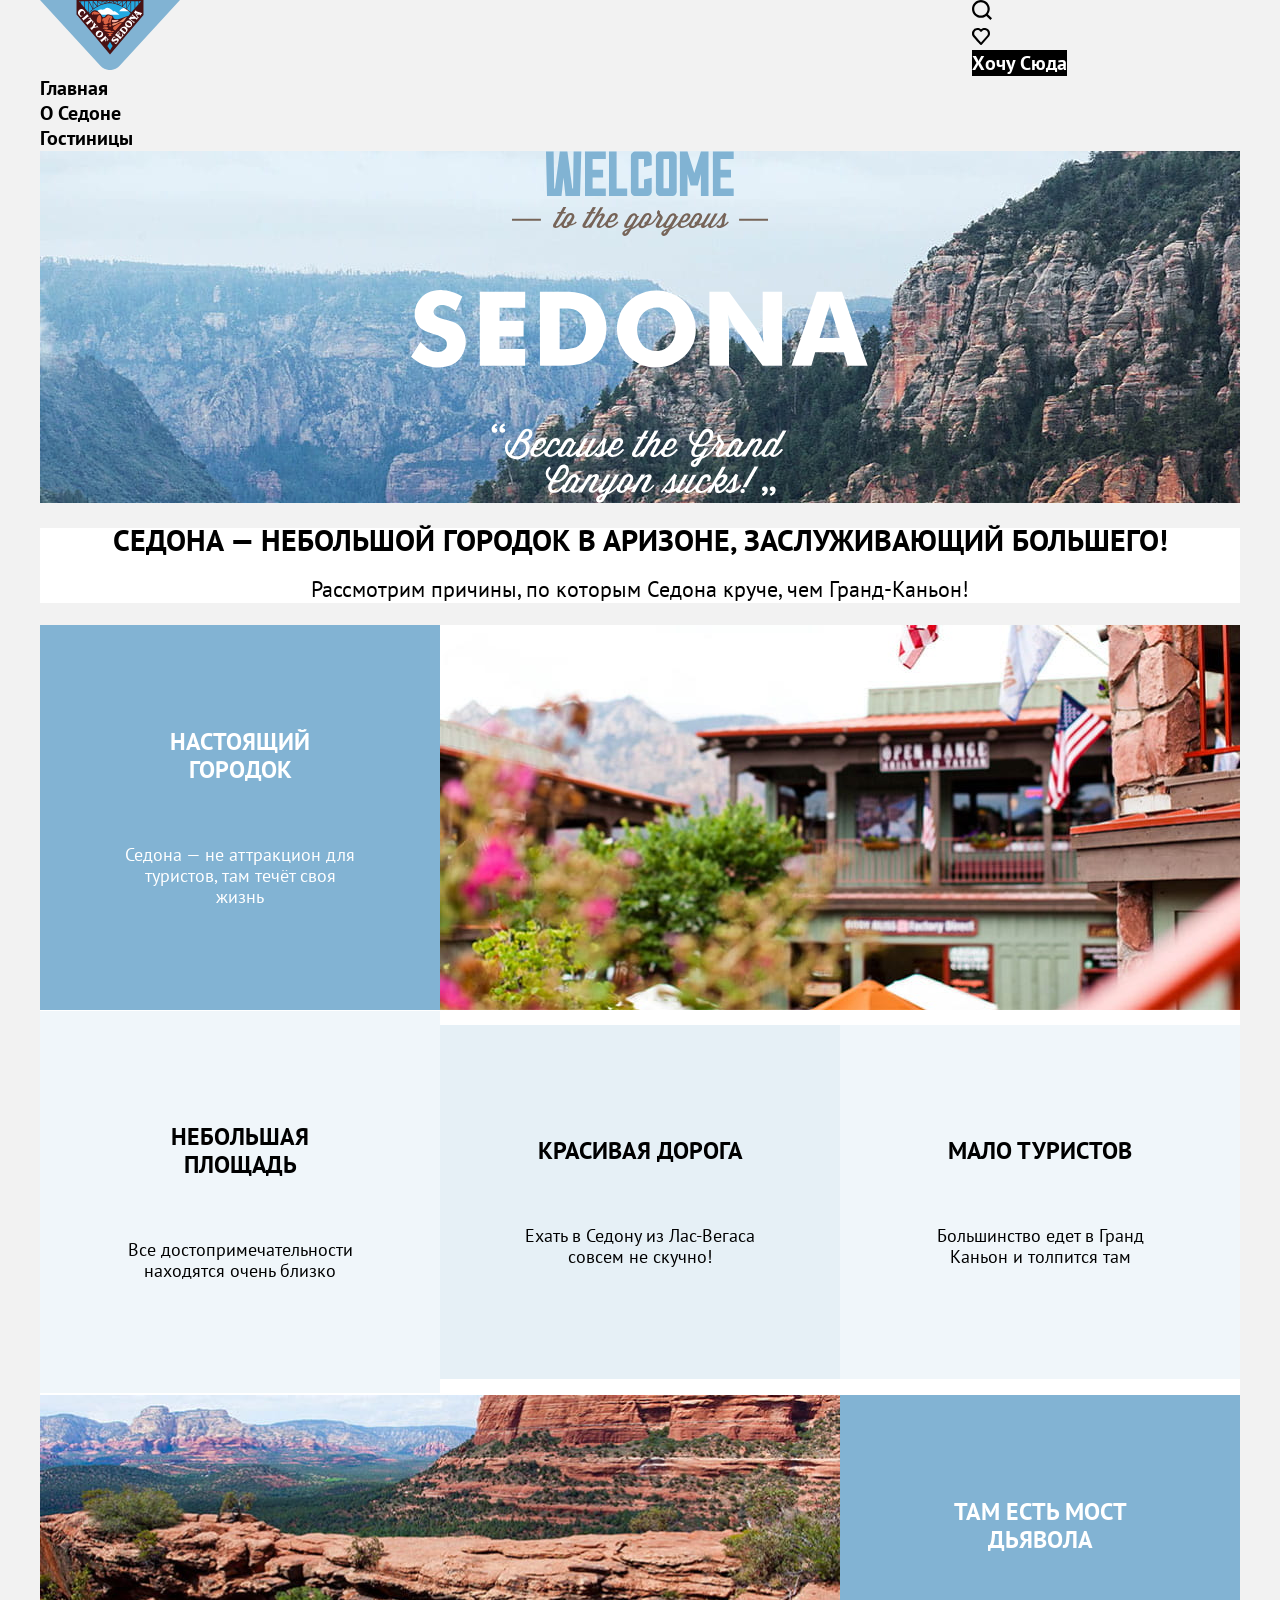
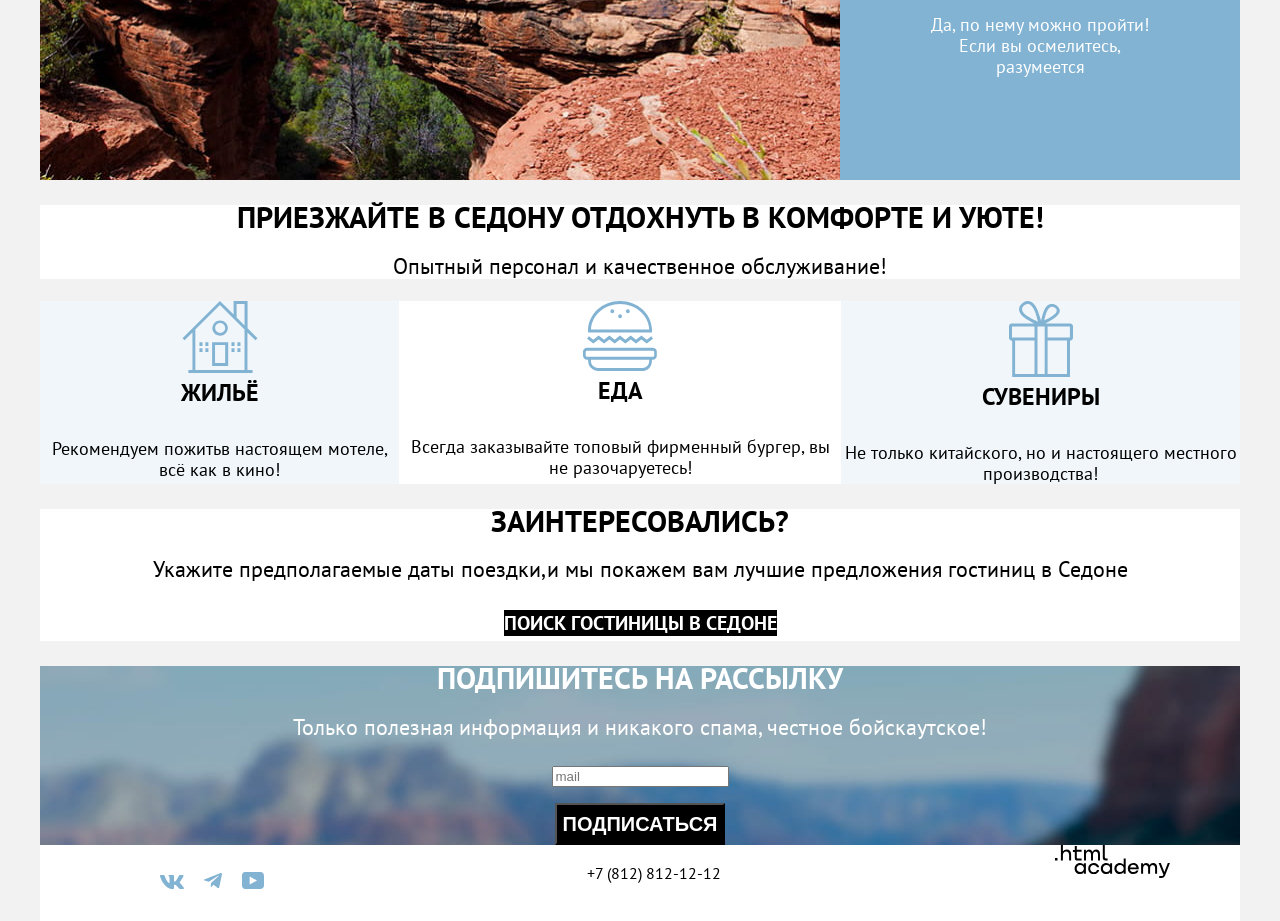
==== commit d44048a7: "fix: styles.css width" ====
--- a/index.html
+++ b/index.html
@@ -8,17 +8,20 @@
   </head>
   <body>
     <header class="page-header">
-      <a href="index.html" class="page-header-link">
-        <img
-          src="images/svg/logo.svg"
-          alt="Логотипа сайта Седона"
-          class="page-header-logo"
-          width="140"
-          height="70"
-        />
-      </a>
       <nav class="navigation">
         <ul class="navigation-list">
+          <a href="index.html" class="page-header-link"> </a>
+          <li class="navigation-item">
+            <a href="index.html" class="navigation-link page-header-link">
+              <img
+                src="images/svg/logo.svg"
+                alt="Логотипа сайта Седона"
+                class="page-header-logo"
+                width="140"
+                height="70"
+              />
+            </a>
+          </li>
           <li class="navigation-item">
             <a href="index.html" class="navigation-link">Главная</a>
           </li>
@@ -60,169 +63,177 @@
         </ul>
       </nav>
     </header>
-    <main class="main-index">
-      <h2 class="visually-hidden">Добро пожаловать в город Седона</h2>
-      <section class="hero">
-        <img
-          src="images/svg/welcome.svg"
-          width="458"
-          height="352"
-          alt="Логотип добро пожаловать в Седону"
-          class="logo"
-        />
-      </section>
-      <section class="about section">
-        <h1 class="about-title">
-          Седона — небольшой городок в Аризоне, заслуживающий большего!
-        </h1>
-        <p class="about-text">
-          Рассмотрим причины, по которым Седона круче, чем Гранд-Каньон!
-        </p>
-      </section>
-      <section class="advantages section">
-        <h2 class="visually-hidden">Преимущества</h2>
-        <ul class="advantages-list">
-          <li class="advantages-item advantages-background-blau">
-            <div class="advantages-container ">
-              <h3 class="advantages-title">Настоящий городок</h3>
-              <p class="advantages-text">
-                Седона — не аттракцион для туристов, там течёт своя жизнь
+    <main class="main-index main-container">
+      <div class="page-container">
+        <h2 class="visually-hidden">Добро пожаловать в город Седона</h2>
+        <section class="hero">
+          <img
+            src="images/svg/welcome.svg"
+            width="458"
+            height="352"
+            alt="Логотип добро пожаловать в Седону"
+            class="logo"
+          />
+        </section>
+        <section class="about section">
+          <h1 class="about-title">
+            Седона — небольшой городок в Аризоне, заслуживающий большего!
+          </h1>
+          <p class="about-text">
+            Рассмотрим причины, по которым Седона круче, чем Гранд-Каньон!
+          </p>
+        </section>
+        <section class="advantages section">
+          <h2 class="visually-hidden">Преимущества</h2>
+          <ul class="advantages-list">
+            <li class="advantages-item advantages-background-blau">
+              <div class="advantages-container">
+                <h3 class="advantages-title">Настоящий городок</h3>
+                <p class="advantages-text">
+                  Седона — не аттракцион для туристов, там течёт своя жизнь
+                </p>
+              </div>
+              <img
+                src="images/photo-1.jpg"
+                width="800"
+                height="385"
+                alt="центр города"
+                class="advantages-image"
+              />
+            </li>
+
+            <li class="advantages-item">
+              <div class="advantages-container advantages-background-gray">
+                <h3 class="advantages-title">Небольшая площадь</h3>
+                <p class="advantages-text">
+                  Все достопримечательности находятся очень близко
+                </p>
+              </div>
+              <div
+                class="advantages-container advantages-background-dunkl-gray"
+              >
+                <h3 class="advantages-title">Красивая дорога</h3>
+                <p class="advantages-text">
+                  Ехать в Седону из Лас-Вегаса совсем не скучно!
+                </p>
+              </div>
+              <div class="advantages-container advantages-background-gray">
+                <h3 class="advantages-title">Мало туристов</h3>
+                <p class="advantages-text">
+                  Большинство едет в Гранд Каньон и толпится там
+                </p>
+              </div>
+            </li>
+
+            <li class="advantages-item advantages-background-blau">
+              <img
+                src="images/photo-2.jpg"
+                alt="Знаменитые коньены в центре города"
+                class="advantages-image"
+                width="800"
+                height="385"
+              />
+              <div class="advantages-container">
+                <h3 class="advantages-title">Там есть мост дьявола</h3>
+                <p class="advantages-text">
+                  Да, по нему можно пройти! Если вы осмелитесь, разумеется
+                </p>
+              </div>
+            </li>
+          </ul>
+        </section>
+        <section class="recommendations section">
+          <h2 class="recommendations-title title">
+            Приезжайте в Седону отдохнуть в комфорте и уюте!
+          </h2>
+          <p class="recommendations-text">
+            Опытный персонал и качественное обслуживание!
+          </p>
+        </section>
+        <section class="tips section">
+          <h2 class="visually-hidden">Советы</h2>
+          <ul class="tips-list">
+            <li class="tips-item advantages-background-gray">
+              <img
+                src="images/svg/haus.svg"
+                alt="Дома"
+                width="76"
+                height="72"
+                class="tips-image"
+              />
+              <h3 class="tips-title">Жильё</h3>
+              <p class="tips-text">
+                Рекомендуем пожитьв настоящем мотеле, всё как в кино!
               </p>
-            </div>
-            <img
-              src="images/photo-1.jpg"
-              width="800"
-              height="385"
-              alt="центр города"
-              class="advantages-image"
-            />
-          </li>
-          <li class="advantages-item">
-            <div class="advantages-container advantages-background-gray">
-              <h3 class="advantages-title">Небольшая площадь</h3>
-              <p class="advantages-text">
-                Все достопримечательности находятся очень близко
+            </li>
+            <li class="tips-item">
+              <img
+                src="images/svg/food.svg"
+                width="74"
+                height="70"
+                alt="Еда"
+                class="tips-image"
+              />
+              <h3 class="tips-title">Еда</h3>
+              <p class="tips-text">
+                Всегда заказывайте топовый фирменный бургер, вы не
+                разочаруетесь!
               </p>
-            </div>
-            <div class="advantages-container advantages-background-dunkl-gray">
-              <h3 class="advantages-title">Красивая дорога</h3>
-              <p class="advantages-text">
-                Ехать в Седону из Лас-Вегаса совсем не скучно!
+            </li>
+            <li class="tips-item advantages-background-gray">
+              <img
+                src="images/svg/present.svg"
+                width="64"
+                height="76"
+                alt="Подарка"
+                class="tips-image"
+              />
+              <h3 class="tips-title">Сувениры</h3>
+              <p class="tips-text">
+                Не только китайского, но и настоящего местного производства!
               </p>
-            </div>
-            <div class="advantages-container advantages-background-gray">
-              <h3 class="advantages-title">Мало туристов</h3>
-              <p class="advantages-text">
-                Большинство едет в Гранд Каньон и толпится там
-              </p>
-            </div>
-          </li>
-          <li class="advantages-item advantages-background-blau">
-            <img
-              src="images/photo-2.jpg"
-              alt="Знаменитые коньены в центре города"
-              class="advantages-image"
-              width="800"
-              height="385"
-            />
-            <div class="advantages-container">
-              <h3 class="advantages-title">Там есть мост дьявола</h3>
-              <p class="advantages-text">
-                Да, по нему можно пройти! Если вы осмелитесь, разумеется
-              </p>
-            </div>
-          </li>
-        </ul>
-      </section>
-      <section class="recommendations section">
-        <h2 class="recommendations-title title">
-          Приезжайте в Седону отдохнуть в комфорте и уюте!
-        </h2>
-        <p class="recommendations-text">
-          Опытный персонал и качественное обслуживание!
-        </p>
-      </section>
-      <section class="tips section">
-        <h2 class="visually-hidden">Советы</h2>
-        <ul class="tips-list">
-          <li class="tips-item advantages-background-gray">
-            <img
-              src="images/svg/haus.svg"
-              alt="Дома"
-              width="76"
-              height="72"
-              class="tips-image"
-            />
-            <h3 class="tips-title">Жильё</h3>
-            <p class="tips-text">
-              Рекомендуем пожитьв настоящем мотеле, всё как в кино!
+            </li>
+          </ul>
+        </section>
+        <section class="interested section">
+          <h2 class="interested-title title">Заинтересовались?</h2>
+          <p class="interested-text">
+            Укажите предполагаемые даты поездки,и мы покажем вам лучшие
+            предложения гостиниц в Седоне
+          </p>
+          <a href="" class="interested-link button">Поиск Гостиницы В седоне</a>
+        </section>
+        <section class="subscribe section">
+          <h2 class="subscribe-title title">Подпишитесь на рассылку</h2>
+          <p class="subscribe-text">
+            Только полезная информация и никакого спама, честное бойскаутское!
+          </p>
+          <form
+            class="subscribe-form"
+            action="https://echo.htmlacademy.ru/"
+            method="post"
+          >
+            <!-- Парный тег <label> создаёт подпись к полю формы. Он связывает текст и поле ввода логически -->
+            <p class="subscribe-form-date">
+              <label for="subscribe-date">
+                <span class="visually-hidden">Подписаться</span>
+              </label>
+              <input
+                type="text"
+                name="subscribe-date"
+                id="subscribe-date"
+                placeholder="mail"
+              />
             </p>
-          </li>
-          <li class="tips-item">
-            <img
-              src="images/svg/food.svg"
-              width="74"
-              height="70"
-              alt="Еда"
-              class="tips-image"
-            />
-            <h3 class="tips-title">Еда</h3>
-            <p class="tips-text">
-              Всегда заказывайте топовый фирменный бургер, вы не разочаруетесь!
-            </p>
-          </li>
-          <li class="tips-item advantages-background-gray">
-            <img
-              src="images/svg/present.svg"
-              width="64"
-              height="76"
-              alt="Подарка"
-              class="tips-image"
-            />
-            <h3 class="tips-title">Сувениры</h3>
-            <p class="tips-text">
-              Не только китайского, но и настоящего местного производства!
-            </p>
-          </li>
-        </ul>
-      </section>
-      <section class="interested section">
-        <h2 class="interested-title title">Заинтересовались?</h2>
-        <p class="interested-text">
-          Укажите предполагаемые даты поездки,и мы покажем вам лучшие
-          предложения гостиниц в Седоне
-        </p>
-        <a href="" class="interested-link button">Поиск Гостиницы В седоне</a>
-      </section>
-      <section class="subscribe section">
-        <h2 class="subscribe-title title">Подпишитесь на рассылку</h2>
-        <p class="subscribe-text">
-          Только полезная информация и никакого спама, честное бойскаутское!
-        </p>
-        <form
-          class="subscribe-form"
-          action="https://echo.htmlacademy.ru/"
-          method="post"
-        >
-          <!-- Парный тег <label> создаёт подпись к полю формы. Он связывает текст и поле ввода логически -->
-          <p class="subscribe-form-date">
-            <label for="subscribe-date">
-              <span class="visually-hidden">Подписаться</span>
-            </label>
-            <input
-              type="text"
-              name="subscribe-date"
-              id="subscribe-date"
-              placeholder="mail"
-            />
-          </p>
-          <button class="button subscribe-button" type="submit">
-            Подписаться
-          </button>
-        </form>
-      </section>
+            <button class="button subscribe-button" type="submit">
+              Подписаться
+            </button>
+          </form>
+        </section>
+      </div>
     </main>
     <footer class="page-footer">
+      <div class="page-footer-container">
       <section class="social">
         <h2 class="visually-hidden">Давайте дружить</h2>
         <ul class="social-list">
@@ -287,5 +298,6 @@
         </a>
       </section>
     </footer>
+    </div>
   </body>
 </html>
--- a/styles/styles.css
+++ b/styles/styles.css
@@ -12,12 +12,26 @@
   font-style: normal;
   font-display: swap;
 }
+* {
+  box-sizing: border-box;
+}
+html {
+  height: 100%;
+}
 body {
+  display: flex;
+  flex-direction: column;
+  margin: 0;
+  padding: 0;
   font-family: "PT Sans", sans-serif;
   font-size: 16px;
   line-height: 24px;
-  background-color: #fff;
+  background-color: #f2f2f2;
   color: #333;
+  min-height: 100%;
+}
+.main-container {
+  flex-grow: 1;
 }
 .button {
   font-weight: 700;
@@ -37,6 +51,23 @@
 /* Page-Header */
 .page-header {
   color: #000;
+
+}
+.navigation {
+ display: flex;
+ width: 1200px;
+  margin: 0 auto;
+}
+.navigation-list {
+  margin: 0;
+  padding: 0;
+  width: 600px;
+  list-style-type: none;
+}
+
+.navigation-user {
+  max-width: 268px;
+  margin-left: auto;
 }
 .navigation-link {
   color: inherit;
@@ -52,6 +83,10 @@
 }
 /* Main-Index */
 .main-index {
+}
+.page-container {
+  width: 1200px;
+  margin: 0 auto;
 }
 /* Hero */
 .hero {
@@ -62,6 +97,10 @@
   color: #000;
   text-align: center;
 }
+.logo {
+  display: block;
+  margin: 0 auto;
+}
 /* About */
 .about {
   text-align: center;
@@ -81,7 +120,13 @@
 }
 /* Advantages */
 .advantages-list {
-  list-style-type: none;
+  display: flex;
+  justify-content: space-between;
+  flex-direction: column;
+  list-style-type: none;
+  margin: 0;
+  padding: 0;
+
 }
 .advantages-background-blau {
   background-color: #82b3d3;
@@ -96,18 +141,46 @@
   color: #000;
 }
 .advantages-item {
-  text-align: center;
+  display: flex;
+  flex-shrink: 0;
+  justify-content: center;
+  align-items: center;
+  text-align: center;
+  width: 1200px;
+  height: 385px;
+  box-sizing: border-box;
+}
+.advantages-container {
+  width: 400px;
+  padding: 112px 85px;
+  display: flex;
+  box-sizing: border-box;
+  flex-direction: column;
+  justify-content: center;
+  align-items: center;
+  text-align: center;
+
+}
+.advantages-image {
+  width: 800px;
+  height: 385px;
+  object-fit: cover;
+  flex-shrink: 0;
 }
 .advantages-text,
 .tips-text {
   font-size: 18px;
   line-height: 117%;
+  margin: 0;
+  margin-top: 30px;
 }
 .advantages-title,
 .tips-title {
   font-weight: 700;
   font-size: 24px;
   line-height: 117%;
+  margin: 0 0 30px 0; /* Отступ снизу до текста/дефиса */
+  text-transform: uppercase;
 }
 /* Recommendations */
 .recommendations {
@@ -126,9 +199,13 @@
   text-align: center;
 }
 .tips-list {
-  list-style-type: none;
-  text-align: center;
-}
+  display: flex;
+  list-style-type: none;
+  text-align: center;
+  margin: 0;
+  padding: 0;
+}
+.tips-item {}
 /* interested  */
 .interested {
   text-align: center;
@@ -151,19 +228,45 @@
 }
 /* page-footer */
 .page-footer {
+  width: 1200px;
   background-color: #fff;
-  color: #000;
+  margin: 0 auto;
+  color: #000;
+}
+.social {
+  max-width: 142px;
 }
 .social-list {
   list-style-type: none;
+  display: flex;
 }
 .social-link {
   text-decoration: none;
 }
+.social-item {
+  padding: 10px;
+}
+
+.page-footer-container {
+  display: flex;
+  width: 1060px;
+  margin: 0 auto;
+
+}
 /* contacts*/
+.contacts {
+  flex-grow: 1;
+  justify-content: center;
+  align-items: center;
+  text-align: center;
+}
 .contacts-phone {
   color: inherit;
   text-decoration: none;
+  font-style: normal;
+}
+.newsletter {
+  width: 115px;
 }
 /* .header-inner */
 .header-inner {
@@ -283,6 +386,3 @@
 .pagination-current {
   background-color: #e5e5e5;
 }
-.contacts-phone {
-  font-style: normal;
-}
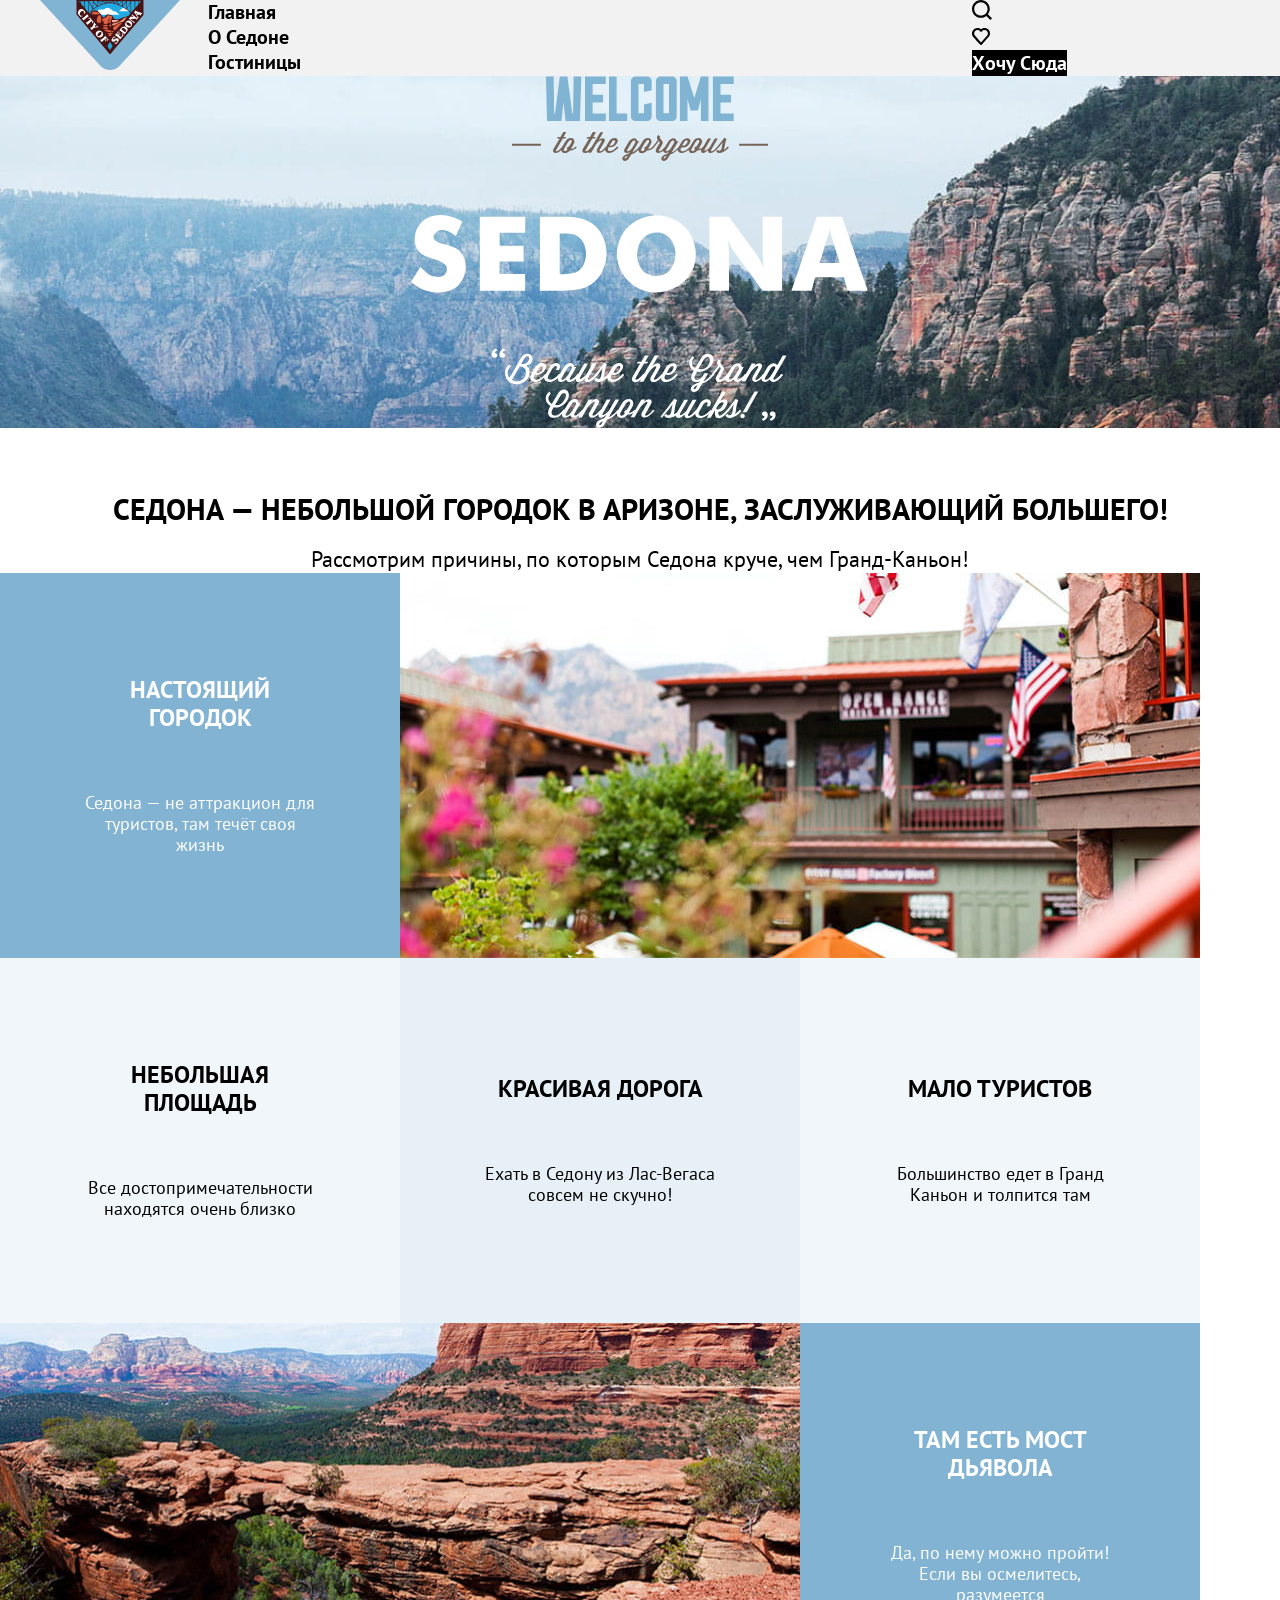
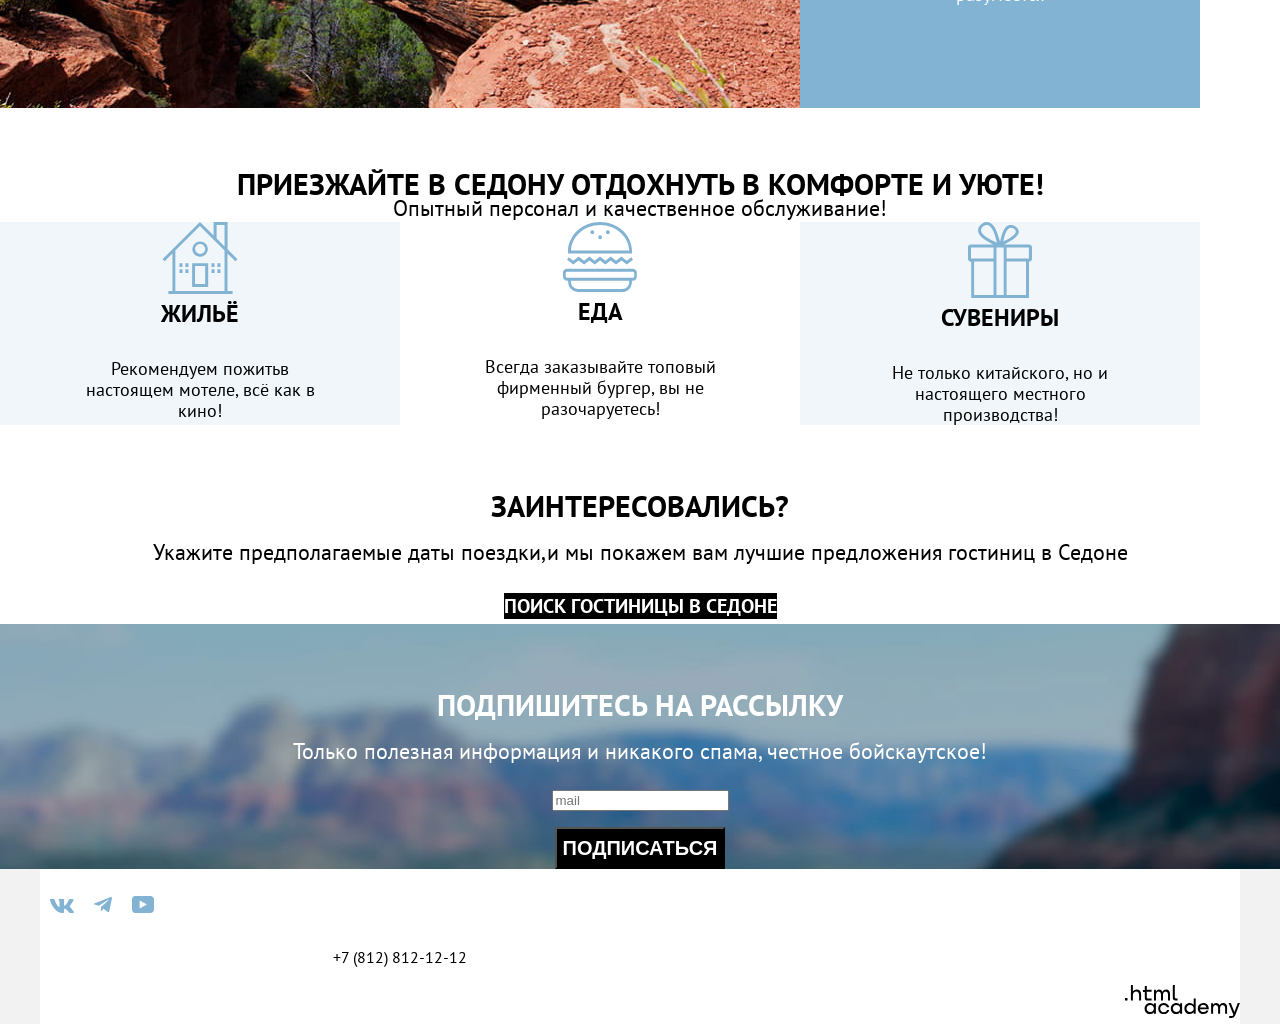
==== commit a0cf6762: "fix: style.css" ====
--- a/index.html
+++ b/index.html
@@ -9,19 +9,16 @@
   <body>
     <header class="page-header">
       <nav class="navigation">
-        <ul class="navigation-list">
-          <a href="index.html" class="page-header-link"> </a>
-          <li class="navigation-item">
-            <a href="index.html" class="navigation-link page-header-link">
+        <a href="index.html" class="navigation-logo">
               <img
                 src="images/svg/logo.svg"
                 alt="Логотипа сайта Седона"
-                class="page-header-logo"
+                class="logo"
                 width="140"
                 height="70"
               />
             </a>
-          </li>
+        <ul class="navigation-list">
           <li class="navigation-item">
             <a href="index.html" class="navigation-link">Главная</a>
           </li>
@@ -63,177 +60,169 @@
         </ul>
       </nav>
     </header>
-    <main class="main-index main-container">
-      <div class="page-container">
-        <h2 class="visually-hidden">Добро пожаловать в город Седона</h2>
-        <section class="hero">
-          <img
-            src="images/svg/welcome.svg"
-            width="458"
-            height="352"
-            alt="Логотип добро пожаловать в Седону"
-            class="logo"
-          />
-        </section>
-        <section class="about section">
-          <h1 class="about-title">
-            Седона — небольшой городок в Аризоне, заслуживающий большего!
-          </h1>
-          <p class="about-text">
-            Рассмотрим причины, по которым Седона круче, чем Гранд-Каньон!
+    <main class="main-index">
+      <h2 class="visually-hidden">Добро пожаловать в город Седона</h2>
+      <section class="hero">
+        <img
+          src="images/svg/welcome.svg"
+          width="458"
+          height="352"
+          alt="Логотип добро пожаловать в Седону"
+          class="logo"
+        />
+      </section>
+      <section class="about section">
+        <h1 class="about-title">
+          Седона — небольшой городок в Аризоне, заслуживающий большего!
+        </h1>
+        <p class="about-text">
+          Рассмотрим причины, по которым Седона круче, чем Гранд-Каньон!
+        </p>
+      </section>
+      <section class="advantages section">
+        <h2 class="visually-hidden">Преимущества</h2>
+        <ul class="advantages-list">
+          <li class="advantages-item advantages-background-blau">
+            <div class="advantages-container ">
+              <h3 class="advantages-title">Настоящий городок</h3>
+              <p class="advantages-text">
+                Седона — не аттракцион для туристов, там течёт своя жизнь
+              </p>
+            </div>
+            <img
+              src="images/photo-1.jpg"
+              width="800"
+              height="385"
+              alt="центр города"
+              class="advantages-image"
+            />
+          </li>
+          <li class="advantages-item">
+            <div class="advantages-container advantages-background-gray">
+              <h3 class="advantages-title">Небольшая площадь</h3>
+              <p class="advantages-text">
+                Все достопримечательности находятся очень близко
+              </p>
+            </div>
+            <div class="advantages-container advantages-background-dunkl-gray">
+              <h3 class="advantages-title">Красивая дорога</h3>
+              <p class="advantages-text">
+                Ехать в Седону из Лас-Вегаса совсем не скучно!
+              </p>
+            </div>
+            <div class="advantages-container advantages-background-gray">
+              <h3 class="advantages-title">Мало туристов</h3>
+              <p class="advantages-text">
+                Большинство едет в Гранд Каньон и толпится там
+              </p>
+            </div>
+          </li>
+          <li class="advantages-item advantages-background-blau">
+            <img
+              src="images/photo-2.jpg"
+              alt="Знаменитые коньены в центре города"
+              class="advantages-image"
+              width="800"
+              height="385"
+            />
+            <div class="advantages-container">
+              <h3 class="advantages-title">Там есть мост дьявола</h3>
+              <p class="advantages-text">
+                Да, по нему можно пройти! Если вы осмелитесь, разумеется
+              </p>
+            </div>
+          </li>
+        </ul>
+      </section>
+      <section class="recommendations section">
+        <h2 class="recommendations-title title">
+          Приезжайте в Седону отдохнуть в комфорте и уюте!
+        </h2>
+        <p class="recommendations-text">
+          Опытный персонал и качественное обслуживание!
+        </p>
+      </section>
+      <section class="tips section">
+        <h2 class="visually-hidden">Советы</h2>
+        <ul class="tips-list">
+          <li class="tips-item advantages-background-gray">
+            <img
+              src="images/svg/haus.svg"
+              alt="Дома"
+              width="76"
+              height="72"
+              class="tips-image"
+            />
+            <h3 class="tips-title">Жильё</h3>
+            <p class="tips-text">
+              Рекомендуем пожитьв настоящем мотеле, всё как в кино!
+            </p>
+          </li>
+          <li class="tips-item">
+            <img
+              src="images/svg/food.svg"
+              width="74"
+              height="70"
+              alt="Еда"
+              class="tips-image"
+            />
+            <h3 class="tips-title">Еда</h3>
+            <p class="tips-text">
+              Всегда заказывайте топовый фирменный бургер, вы не разочаруетесь!
+            </p>
+          </li>
+          <li class="tips-item advantages-background-gray">
+            <img
+              src="images/svg/present.svg"
+              width="64"
+              height="76"
+              alt="Подарка"
+              class="tips-image"
+            />
+            <h3 class="tips-title">Сувениры</h3>
+            <p class="tips-text">
+              Не только китайского, но и настоящего местного производства!
+            </p>
+          </li>
+        </ul>
+      </section>
+      <section class="interested section">
+        <h2 class="interested-title title">Заинтересовались?</h2>
+        <p class="interested-text">
+          Укажите предполагаемые даты поездки,и мы покажем вам лучшие
+          предложения гостиниц в Седоне
+        </p>
+        <a href="" class="interested-link button">Поиск Гостиницы В седоне</a>
+      </section>
+      <section class="subscribe section">
+        <h2 class="subscribe-title title">Подпишитесь на рассылку</h2>
+        <p class="subscribe-text">
+          Только полезная информация и никакого спама, честное бойскаутское!
+        </p>
+        <form
+          class="subscribe-form"
+          action="https://echo.htmlacademy.ru/"
+          method="post"
+        >
+          <!-- Парный тег <label> создаёт подпись к полю формы. Он связывает текст и поле ввода логически -->
+          <p class="subscribe-form-date">
+            <label for="subscribe-date">
+              <span class="visually-hidden">Подписаться</span>
+            </label>
+            <input
+              type="text"
+              name="subscribe-date"
+              id="subscribe-date"
+              placeholder="mail"
+            />
           </p>
-        </section>
-        <section class="advantages section">
-          <h2 class="visually-hidden">Преимущества</h2>
-          <ul class="advantages-list">
-            <li class="advantages-item advantages-background-blau">
-              <div class="advantages-container">
-                <h3 class="advantages-title">Настоящий городок</h3>
-                <p class="advantages-text">
-                  Седона — не аттракцион для туристов, там течёт своя жизнь
-                </p>
-              </div>
-              <img
-                src="images/photo-1.jpg"
-                width="800"
-                height="385"
-                alt="центр города"
-                class="advantages-image"
-              />
-            </li>
-
-            <li class="advantages-item">
-              <div class="advantages-container advantages-background-gray">
-                <h3 class="advantages-title">Небольшая площадь</h3>
-                <p class="advantages-text">
-                  Все достопримечательности находятся очень близко
-                </p>
-              </div>
-              <div
-                class="advantages-container advantages-background-dunkl-gray"
-              >
-                <h3 class="advantages-title">Красивая дорога</h3>
-                <p class="advantages-text">
-                  Ехать в Седону из Лас-Вегаса совсем не скучно!
-                </p>
-              </div>
-              <div class="advantages-container advantages-background-gray">
-                <h3 class="advantages-title">Мало туристов</h3>
-                <p class="advantages-text">
-                  Большинство едет в Гранд Каньон и толпится там
-                </p>
-              </div>
-            </li>
-
-            <li class="advantages-item advantages-background-blau">
-              <img
-                src="images/photo-2.jpg"
-                alt="Знаменитые коньены в центре города"
-                class="advantages-image"
-                width="800"
-                height="385"
-              />
-              <div class="advantages-container">
-                <h3 class="advantages-title">Там есть мост дьявола</h3>
-                <p class="advantages-text">
-                  Да, по нему можно пройти! Если вы осмелитесь, разумеется
-                </p>
-              </div>
-            </li>
-          </ul>
-        </section>
-        <section class="recommendations section">
-          <h2 class="recommendations-title title">
-            Приезжайте в Седону отдохнуть в комфорте и уюте!
-          </h2>
-          <p class="recommendations-text">
-            Опытный персонал и качественное обслуживание!
-          </p>
-        </section>
-        <section class="tips section">
-          <h2 class="visually-hidden">Советы</h2>
-          <ul class="tips-list">
-            <li class="tips-item advantages-background-gray">
-              <img
-                src="images/svg/haus.svg"
-                alt="Дома"
-                width="76"
-                height="72"
-                class="tips-image"
-              />
-              <h3 class="tips-title">Жильё</h3>
-              <p class="tips-text">
-                Рекомендуем пожитьв настоящем мотеле, всё как в кино!
-              </p>
-            </li>
-            <li class="tips-item">
-              <img
-                src="images/svg/food.svg"
-                width="74"
-                height="70"
-                alt="Еда"
-                class="tips-image"
-              />
-              <h3 class="tips-title">Еда</h3>
-              <p class="tips-text">
-                Всегда заказывайте топовый фирменный бургер, вы не
-                разочаруетесь!
-              </p>
-            </li>
-            <li class="tips-item advantages-background-gray">
-              <img
-                src="images/svg/present.svg"
-                width="64"
-                height="76"
-                alt="Подарка"
-                class="tips-image"
-              />
-              <h3 class="tips-title">Сувениры</h3>
-              <p class="tips-text">
-                Не только китайского, но и настоящего местного производства!
-              </p>
-            </li>
-          </ul>
-        </section>
-        <section class="interested section">
-          <h2 class="interested-title title">Заинтересовались?</h2>
-          <p class="interested-text">
-            Укажите предполагаемые даты поездки,и мы покажем вам лучшие
-            предложения гостиниц в Седоне
-          </p>
-          <a href="" class="interested-link button">Поиск Гостиницы В седоне</a>
-        </section>
-        <section class="subscribe section">
-          <h2 class="subscribe-title title">Подпишитесь на рассылку</h2>
-          <p class="subscribe-text">
-            Только полезная информация и никакого спама, честное бойскаутское!
-          </p>
-          <form
-            class="subscribe-form"
-            action="https://echo.htmlacademy.ru/"
-            method="post"
-          >
-            <!-- Парный тег <label> создаёт подпись к полю формы. Он связывает текст и поле ввода логически -->
-            <p class="subscribe-form-date">
-              <label for="subscribe-date">
-                <span class="visually-hidden">Подписаться</span>
-              </label>
-              <input
-                type="text"
-                name="subscribe-date"
-                id="subscribe-date"
-                placeholder="mail"
-              />
-            </p>
-            <button class="button subscribe-button" type="submit">
-              Подписаться
-            </button>
-          </form>
-        </section>
-      </div>
+          <button class="button subscribe-button" type="submit">
+            Подписаться
+          </button>
+        </form>
+      </section>
     </main>
     <footer class="page-footer">
-      <div class="page-footer-container">
       <section class="social">
         <h2 class="visually-hidden">Давайте дружить</h2>
         <ul class="social-list">
@@ -298,6 +287,5 @@
         </a>
       </section>
     </footer>
-    </div>
   </body>
 </html>
--- a/styles/styles.css
+++ b/styles/styles.css
@@ -53,11 +53,16 @@
   color: #000;
 
 }
+
 .navigation {
  display: flex;
  width: 1200px;
   margin: 0 auto;
 }
+.navigation-logo {
+  width: 140px;
+  margin-right: 28px;
+}
 .navigation-list {
   margin: 0;
   padding: 0;
@@ -87,6 +92,7 @@
 .page-container {
   width: 1200px;
   margin: 0 auto;
+  background-color: #fff;
 }
 /* Hero */
 .hero {
@@ -110,6 +116,8 @@
 }
 .about-title,
 .title {
+  margin: 0;
+  padding-top: 69px;
   font-weight: 700;
   font-size: 30px;
   text-transform: uppercase;
@@ -117,6 +125,8 @@
 .about-text {
   font-size: 22px;
   line-height: 118%;
+  margin: 0;
+  margin-top: 26px;
 }
 /* Advantages */
 .advantages-list {
@@ -125,6 +135,7 @@
   flex-direction: column;
   list-style-type: none;
   margin: 0;
+
   padding: 0;
 
 }
@@ -147,18 +158,18 @@
   align-items: center;
   text-align: center;
   width: 1200px;
-  height: 385px;
   box-sizing: border-box;
 }
 .advantages-container {
   width: 400px;
-  padding: 112px 85px;
+  padding: 103px 85px;
   display: flex;
   box-sizing: border-box;
   flex-direction: column;
   justify-content: center;
   align-items: center;
   text-align: center;
+  align-self: stretch;
 
 }
 .advantages-image {
@@ -188,9 +199,14 @@
   color: #000;
   text-align: center;
 }
+.recommendations-title {
+  padding-top: 64px;
+}
 .recommendations-text {
   font-size: 22px;
   line-height: 118%;
+  margin: 0;
+
 }
 /* tips */
 .section {
@@ -205,7 +221,10 @@
   margin: 0;
   padding: 0;
 }
-.tips-item {}
+.tips-item {
+  width: 400px;
+  padding: 0 84px;
+}
 /* interested  */
 .interested {
   text-align: center;
@@ -234,11 +253,13 @@
   color: #000;
 }
 .social {
-  max-width: 142px;
+  max-width: 162px;
+  margin-right: 42px;
 }
 .social-list {
   list-style-type: none;
   display: flex;
+  padding-left: 0;
 }
 .social-link {
   text-decoration: none;
@@ -255,7 +276,8 @@
 }
 /* contacts*/
 .contacts {
-  flex-grow: 1;
+  /* flex-grow: 1; */
+  width: 720px;
   justify-content: center;
   align-items: center;
   text-align: center;
@@ -267,6 +289,7 @@
 }
 .newsletter {
   width: 115px;
+  margin-left: auto;
 }
 /* .header-inner */
 .header-inner {
@@ -296,6 +319,7 @@
 .form-filter-list {
   list-style-type: none;
   font-size: 18px;
+  padding: 0;
 }
 .form-button {
   font-weight: 700;
@@ -313,6 +337,14 @@
 }
 /* .catalog-products */
 .catalog-products {
+  /* display: flex; */
+}
+.form-filter {
+  display: flex;
+}
+.form-filter-group {
+  width: 160px;
+  border: none;
 }
 .product-card {
   color: #000;
@@ -378,6 +410,7 @@
 }
 .pagination {
   list-style-type: none;
+  margin: 0;
 }
 .pagination-link {
   background-color: #82b3d3;
@@ -386,3 +419,8 @@
 .pagination-current {
   background-color: #e5e5e5;
 }
+/* sorting-container */
+.sorting-container {
+  width: 1060px;
+  margin: 0 auto;
+}
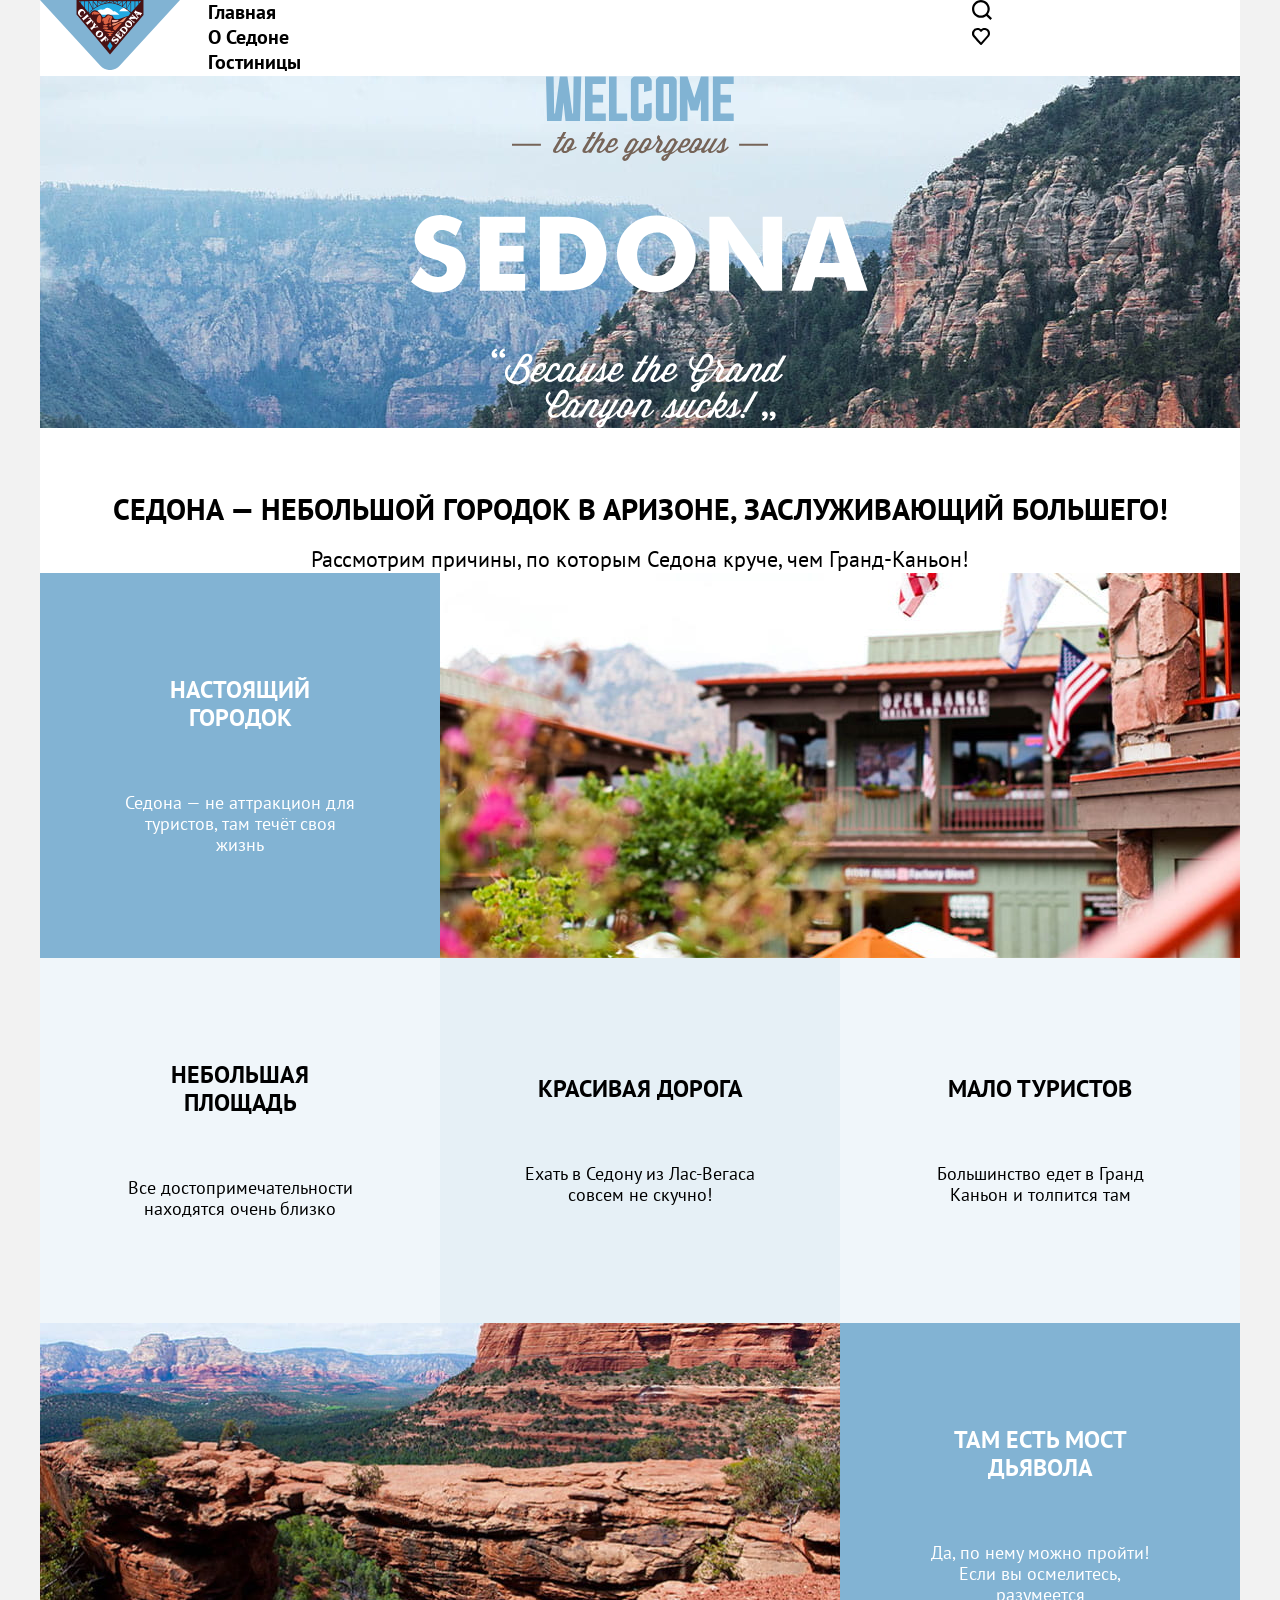
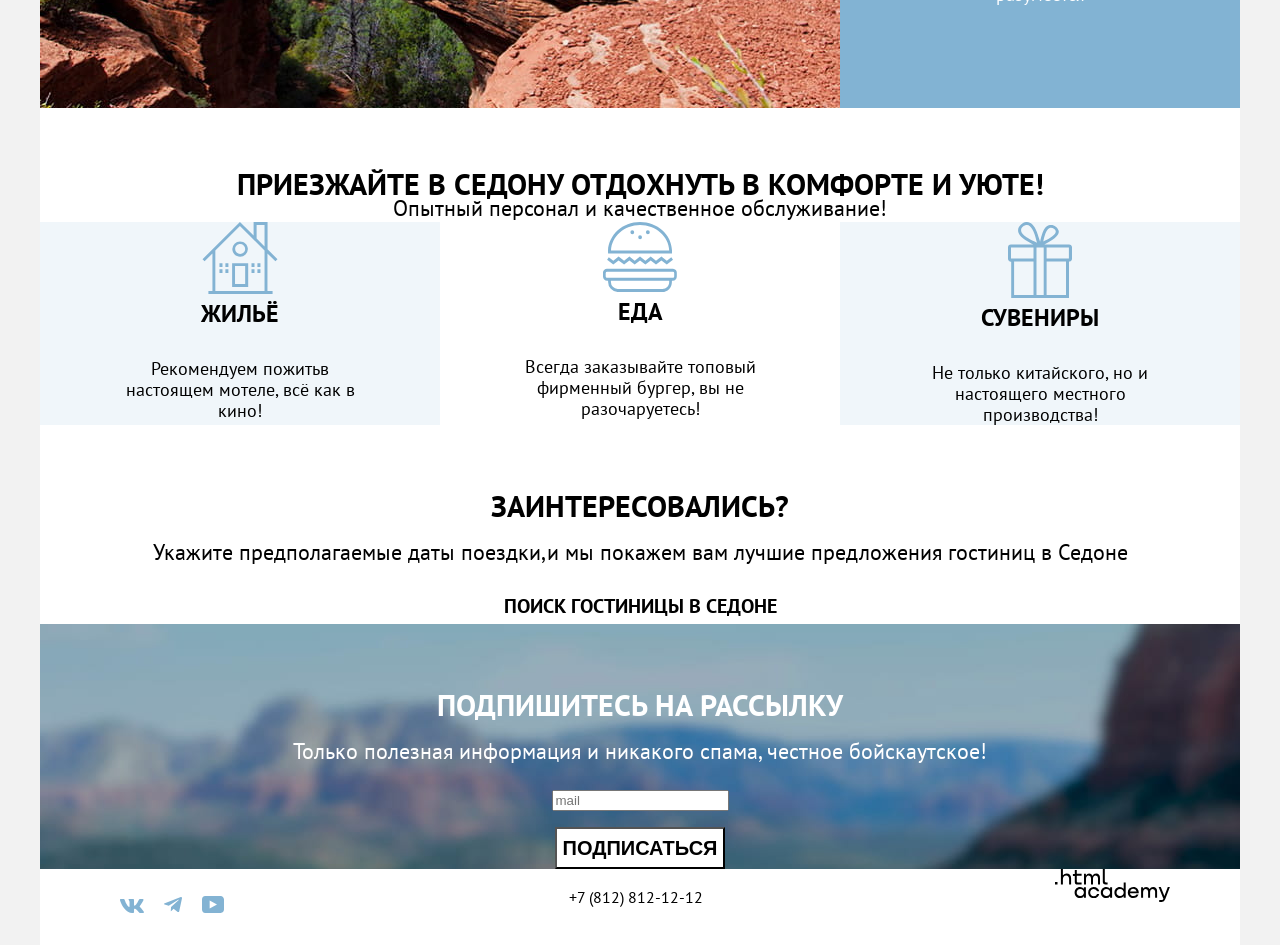
==== commit 802f5462: "fix: styles.css" ====
--- a/index.html
+++ b/index.html
@@ -60,7 +60,7 @@
         </ul>
       </nav>
     </header>
-    <main class="main-index">
+    <main class="main-index main-container">
       <h2 class="visually-hidden">Добро пожаловать в город Седона</h2>
       <section class="hero">
         <img
@@ -223,69 +223,71 @@
       </section>
     </main>
     <footer class="page-footer">
-      <section class="social">
-        <h2 class="visually-hidden">Давайте дружить</h2>
-        <ul class="social-list">
-          <li class="social-item">
-            <a href="#" class="social-link">
-              <span class="visually-hidden">Wkontakte</span>
-              <img
-                src="images/social-icon/vk.svg"
-                width="24"
-                height="14"
-                alt="Вконтакте"
-                class="social-image"
-              />
-            </a>
-          </li>
-          <li class="social-item">
-            <a href="#" class="social-link">
-              <span class="visually-hidden">Telegram</span>
-              <img
-                src="images/social-icon/telegram.svg"
-                width="18"
-                height="16"
-                alt="Телеграм"
-                class="social-image"
-              />
-            </a>
-          </li>
-          <li class="social-item">
-            <a href="#" class="social-link">
-              <span class="visually-hidden">Youtube</span>
-              <img
-                src="images/social-icon/youtube.svg"
-                width="22"
-                height="17"
-                alt="Ютуб"
-                class="social-image"
-              />
-            </a>
-          </li>
-        </ul>
-      </section>
-      <section class="contacts">
-        <h2 class="visually-hidden">Контакты</h2>
-        <address class="contacts-address">
-          <p class="contacts-address-text">
-            <a href="tel:+78128121212" class="contacts-phone"
-              >+7 (812) 812-12-12</a
-            >
-          </p>
-        </address>
-      </section>
-      <section class="newsletter">
-        <h2 class="visually-hidden">Получайте лучшие предложения</h2>
-        <a href="№" class="newsletter-link">
-          <img
-            src="images/svg/html-academy.svg"
-            width="115"
-            height="33"
-            alt="html-academy"
-            class="newsletter-image"
-          />
-        </a>
-      </section>
+      <div class="page-footer-container">
+        <section class="social">
+          <h2 class="visually-hidden">Давайте дружить</h2>
+          <ul class="social-list">
+            <li class="social-item">
+              <a href="#" class="social-link">
+                <span class="visually-hidden">Wkontakte</span>
+                <img
+                  src="images/social-icon/vk.svg"
+                  width="24"
+                  height="14"
+                  alt="Вконтакте"
+                  class="social-image"
+                />
+              </a>
+            </li>
+            <li class="social-item">
+              <a href="#" class="social-link">
+                <span class="visually-hidden">Telegram</span>
+                <img
+                  src="images/social-icon/telegram.svg"
+                  width="18"
+                  height="16"
+                  alt="Телеграм"
+                  class="social-image"
+                />
+              </a>
+            </li>
+            <li class="social-item">
+              <a href="#" class="social-link">
+                <span class="visually-hidden">Youtube</span>
+                <img
+                  src="images/social-icon/youtube.svg"
+                  width="22"
+                  height="17"
+                  alt="Ютуб"
+                  class="social-image"
+                />
+              </a>
+            </li>
+          </ul>
+        </section>
+        <section class="contacts">
+          <h2 class="visually-hidden">Контакты</h2>
+          <address class="contacts-address">
+            <p class="contacts-address-text">
+              <a href="tel:+78128121212" class="contacts-phone"
+                >+7 (812) 812-12-12</a
+              >
+            </p>
+          </address>
+        </section>
+        <section class="newsletter">
+          <h2 class="visually-hidden">Получайте лучшие предложения</h2>
+          <a href="№" class="newsletter-link">
+            <img
+              src="images/svg/html-academy.svg"
+              width="115"
+              height="33"
+              alt="html-academy"
+              class="newsletter-image"
+            />
+          </a>
+        </section>
+      </div>
     </footer>
   </body>
 </html>
--- a/styles/styles.css
+++ b/styles/styles.css
@@ -39,8 +39,8 @@
   line-height: 180%;
   text-align: center;
   text-transform: uppercase;
-  background-color: #000;
-  color: #fff;
+  background-color: #fff;
+  color: #000;
   text-decoration: none;
 }
 
@@ -51,13 +51,20 @@
 /* Page-Header */
 .page-header {
   color: #000;
-
+}
+.header-inner {
+  padding: 70px;
+}
+.header-inner-title {
+  margin: 0;
 }
 
 .navigation {
- display: flex;
- width: 1200px;
-  margin: 0 auto;
+  display: flex;
+  width: 1200px;
+  margin: 0 auto;
+  background-color: #fff;
+  color: #000;
 }
 .navigation-logo {
   width: 140px;
@@ -87,7 +94,8 @@
   color: #fff;
 }
 /* Main-Index */
-.main-index {
+.main-container {
+  flex-grow: 1;
 }
 .page-container {
   width: 1200px;
@@ -102,6 +110,8 @@
   background-repeat: no-repeat;
   color: #000;
   text-align: center;
+  width: 1200px;
+  margin: 0 auto;
 }
 .logo {
   display: block;
@@ -137,7 +147,6 @@
   margin: 0;
 
   padding: 0;
-
 }
 .advantages-background-blau {
   background-color: #82b3d3;
@@ -170,7 +179,6 @@
   align-items: center;
   text-align: center;
   align-self: stretch;
-
 }
 .advantages-image {
   width: 800px;
@@ -206,13 +214,14 @@
   font-size: 22px;
   line-height: 118%;
   margin: 0;
-
 }
 /* tips */
 .section {
   background-color: #fff;
   color: #000;
   text-align: center;
+  width: 1200px;
+  margin: 0 auto;
 }
 .tips-list {
   display: flex;
@@ -272,7 +281,6 @@
   display: flex;
   width: 1060px;
   margin: 0 auto;
-
 }
 /* contacts*/
 .contacts {
@@ -310,6 +318,12 @@
   background-repeat: no-repeat;
   color: #fff;
 }
+.form-label {
+  margin-right: 200px;
+}
+.select-control {
+  margin-right: 70px;
+}
 .form-filter-title {
   font-weight: 700;
   font-size: 20px;
@@ -390,19 +404,19 @@
   background-size: 18px 17px;
   background-position: left center;
 }
-.star-1{
+.star-1 {
   width: 18px;
 }
-.star-2{
+.star-2 {
   width: 36px;
 }
-.star-3{
+.star-3 {
   width: 54px;
 }
-.star-4{
+.star-4 {
   width: 54px;
 }
-.star-5{
+.star-5 {
   width: 72px;
 }
 .product-card-rating {
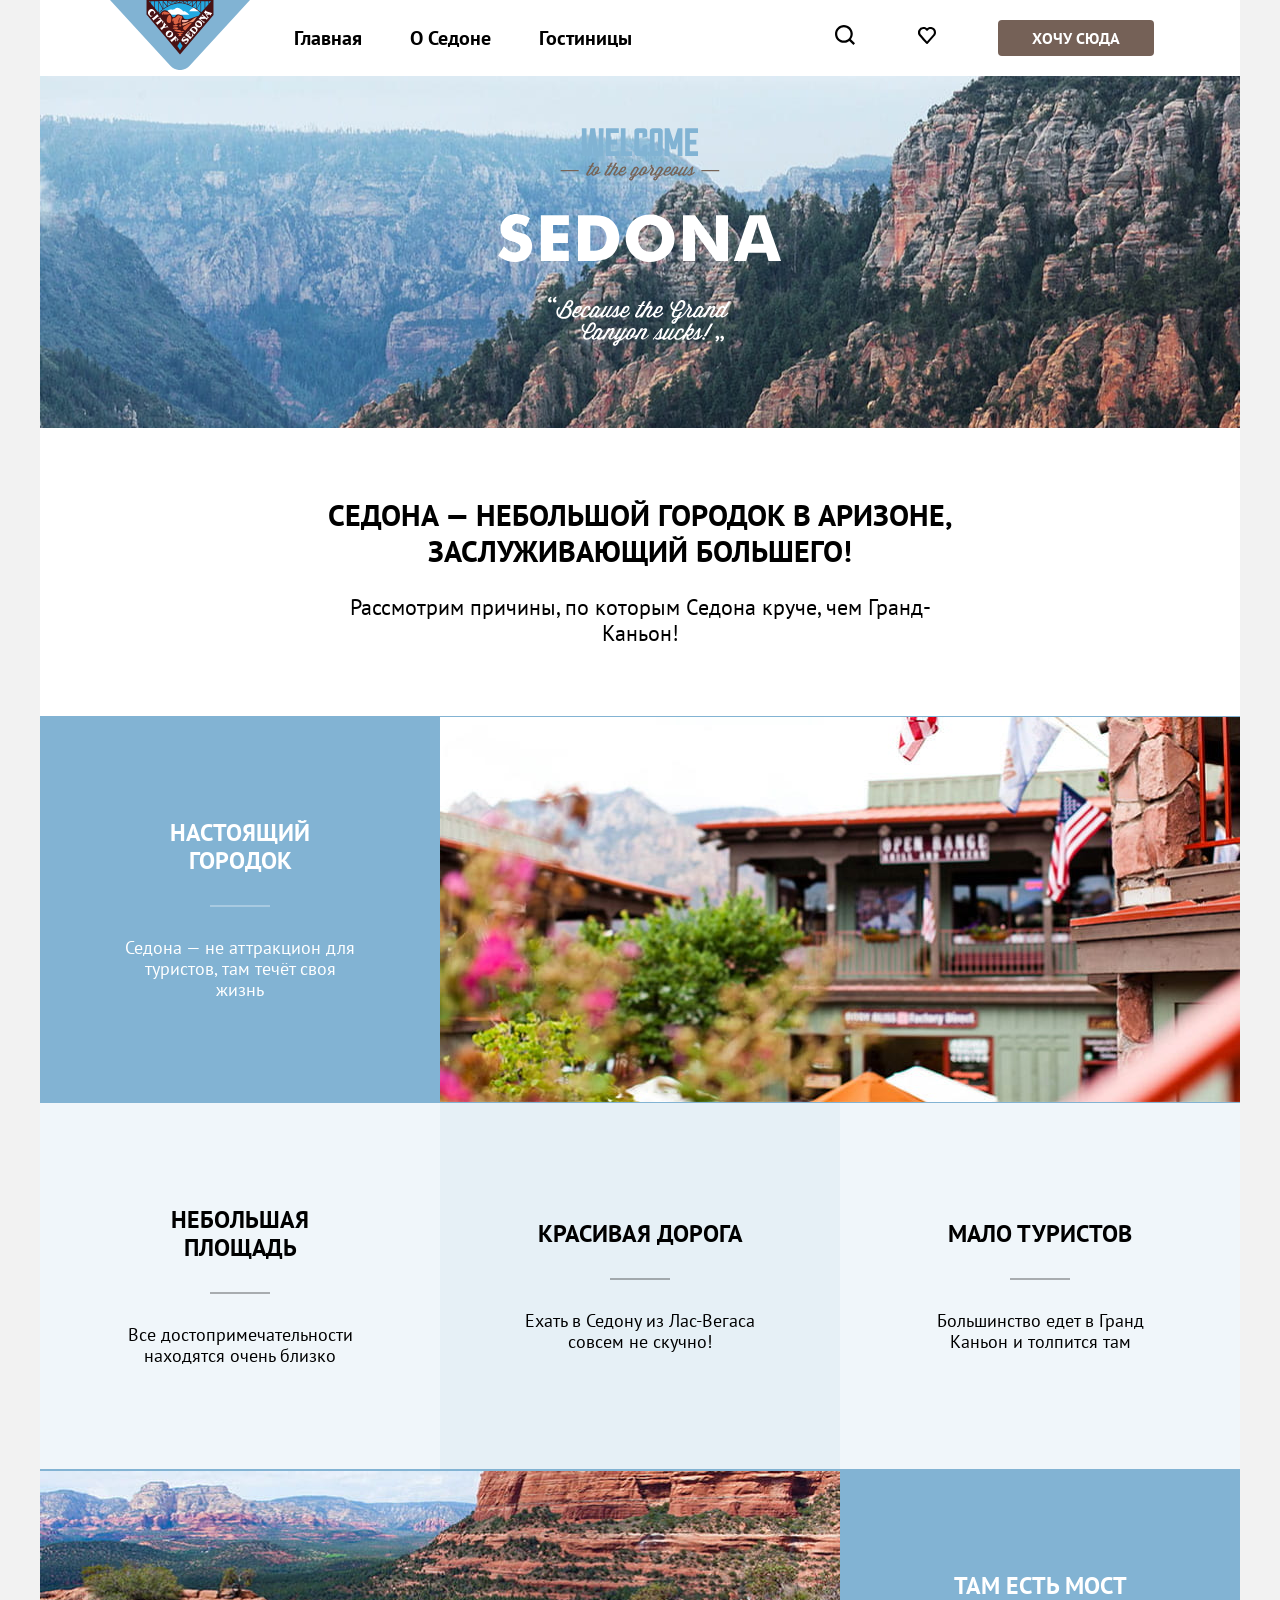
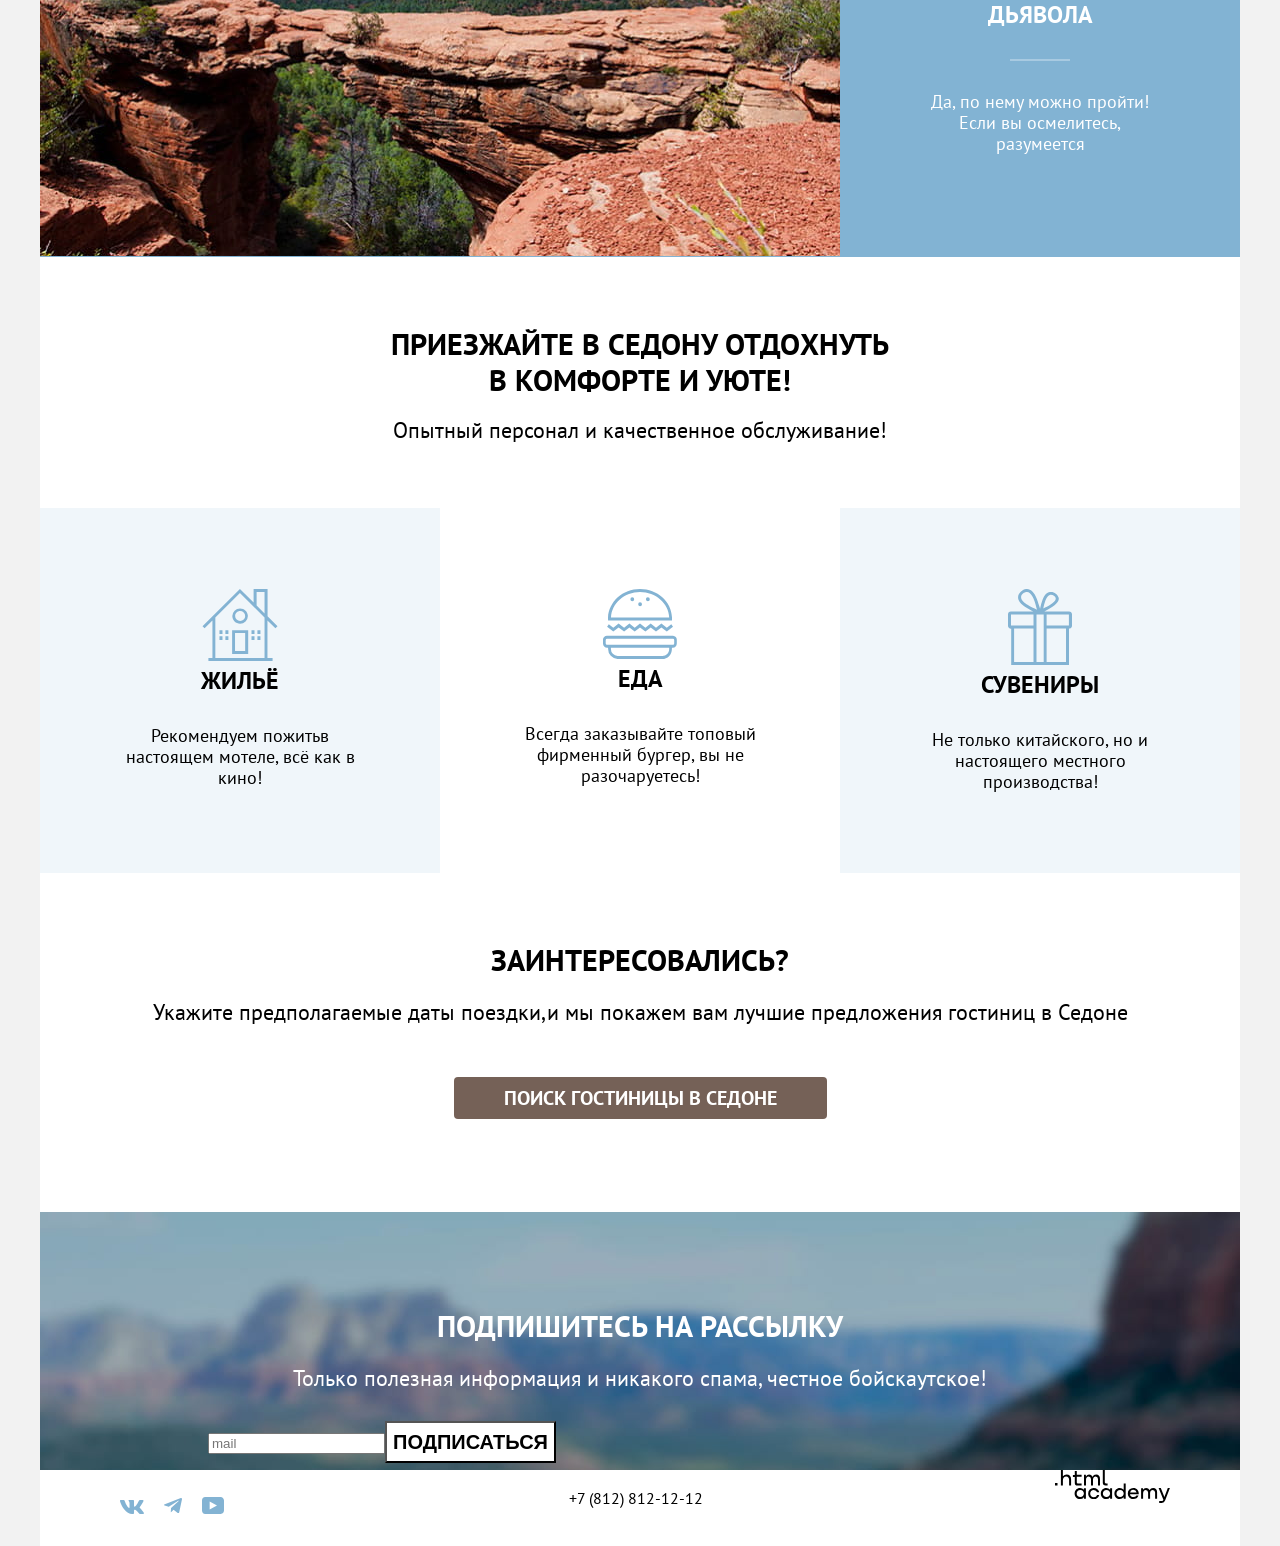
==== commit 94fd0b6a: "fix: sstyle.css" ====
--- a/index.html
+++ b/index.html
@@ -10,14 +10,14 @@
     <header class="page-header">
       <nav class="navigation">
         <a href="index.html" class="navigation-logo">
-              <img
-                src="images/svg/logo.svg"
-                alt="Логотипа сайта Седона"
-                class="logo"
-                width="140"
-                height="70"
-              />
-            </a>
+          <img
+            src="images/svg/logo.svg"
+            alt="Логотипа сайта Седона"
+            class="nav.logo"
+            width="140"
+            height="70"
+          />
+        </a>
         <ul class="navigation-list">
           <li class="navigation-item">
             <a href="index.html" class="navigation-link">Главная</a>
@@ -61,166 +61,174 @@
       </nav>
     </header>
     <main class="main-index main-container">
-      <h2 class="visually-hidden">Добро пожаловать в город Седона</h2>
-      <section class="hero">
-        <img
-          src="images/svg/welcome.svg"
-          width="458"
-          height="352"
-          alt="Логотип добро пожаловать в Седону"
-          class="logo"
-        />
-      </section>
-      <section class="about section">
-        <h1 class="about-title">
-          Седона — небольшой городок в Аризоне, заслуживающий большего!
-        </h1>
-        <p class="about-text">
-          Рассмотрим причины, по которым Седона круче, чем Гранд-Каньон!
-        </p>
-      </section>
-      <section class="advantages section">
-        <h2 class="visually-hidden">Преимущества</h2>
-        <ul class="advantages-list">
-          <li class="advantages-item advantages-background-blau">
-            <div class="advantages-container ">
-              <h3 class="advantages-title">Настоящий городок</h3>
-              <p class="advantages-text">
-                Седона — не аттракцион для туристов, там течёт своя жизнь
+      <div class="page-container">
+        <h2 class="visually-hidden">Добро пожаловать в город Седона</h2>
+        <section class="hero">
+          <img
+            src="images/svg/welcome.svg"
+            width="458"
+            height="352"
+            alt="Логотип добро пожаловать в Седону"
+            class="logo"
+          />
+        </section>
+        <section class="about section">
+          <h1 class="about-title">
+            Седона — небольшой городок в Аризоне, заслуживающий большего!
+          </h1>
+          <p class="about-text">
+            Рассмотрим причины, по которым Седона круче, чем Гранд-Каньон!
+          </p>
+        </section>
+        <section class="advantages section">
+          <h2 class="visually-hidden">Преимущества</h2>
+          <ul class="advantages-list">
+            <li class="advantages-item advantages-background-blau">
+              <div class="advantages-container">
+                <h3 class="advantages-title">Настоящий городок</h3>
+                <p class="advantages-text">
+                  Седона — не аттракцион для туристов, там течёт своя жизнь
+                </p>
+              </div>
+              <img
+                src="images/photo-1.jpg"
+                width="800"
+                height="385"
+                alt="центр города"
+                class="advantages-image"
+              />
+            </li>
+            <li class="advantages-item">
+              <div class="advantages-container advantages-background-gray">
+                <h3 class="advantages-title">Небольшая площадь</h3>
+                <p class="advantages-text">
+                  Все достопримечательности находятся очень близко
+                </p>
+              </div>
+              <div
+                class="advantages-container advantages-background-dunkl-gray"
+              >
+                <h3 class="advantages-title">Красивая дорога</h3>
+                <p class="advantages-text">
+                  Ехать в Седону из Лас-Вегаса совсем не скучно!
+                </p>
+              </div>
+              <div class="advantages-container advantages-background-gray">
+                <h3 class="advantages-title">Мало туристов</h3>
+                <p class="advantages-text">
+                  Большинство едет в Гранд Каньон и толпится там
+                </p>
+              </div>
+            </li>
+            <li class="advantages-item advantages-background-blau">
+              <img
+                src="images/photo-2.jpg"
+                alt="Знаменитые коньены в центре города"
+                class="advantages-image"
+                width="800"
+                height="385"
+              />
+              <div class="advantages-container">
+                <h3 class="advantages-title">Там есть мост дьявола</h3>
+                <p class="advantages-text">
+                  Да, по нему можно пройти! Если вы осмелитесь, разумеется
+                </p>
+              </div>
+            </li>
+          </ul>
+        </section>
+        <section class="recommendations section">
+          <h2 class="recommendations-title title">
+            Приезжайте в Седону отдохнуть в комфорте и уюте!
+          </h2>
+          <p class="recommendations-text">
+            Опытный персонал и качественное обслуживание!
+          </p>
+        </section>
+        <section class="tips section">
+          <h2 class="visually-hidden">Советы</h2>
+          <ul class="tips-list">
+            <li class="tips-item advantages-background-gray">
+              <img
+                src="images/svg/haus.svg"
+                alt="Дома"
+                width="76"
+                height="72"
+                class="tips-image"
+              />
+              <h3 class="tips-title">Жильё</h3>
+              <p class="tips-text">
+                Рекомендуем пожитьв настоящем мотеле, всё как в кино!
               </p>
-            </div>
-            <img
-              src="images/photo-1.jpg"
-              width="800"
-              height="385"
-              alt="центр города"
-              class="advantages-image"
-            />
-          </li>
-          <li class="advantages-item">
-            <div class="advantages-container advantages-background-gray">
-              <h3 class="advantages-title">Небольшая площадь</h3>
-              <p class="advantages-text">
-                Все достопримечательности находятся очень близко
+            </li>
+            <li class="tips-item">
+              <img
+                src="images/svg/food.svg"
+                width="74"
+                height="70"
+                alt="Еда"
+                class="tips-image"
+              />
+              <h3 class="tips-title">Еда</h3>
+              <p class="tips-text">
+                Всегда заказывайте топовый фирменный бургер, вы не
+                разочаруетесь!
               </p>
-            </div>
-            <div class="advantages-container advantages-background-dunkl-gray">
-              <h3 class="advantages-title">Красивая дорога</h3>
-              <p class="advantages-text">
-                Ехать в Седону из Лас-Вегаса совсем не скучно!
+            </li>
+            <li class="tips-item advantages-background-gray">
+              <img
+                src="images/svg/present.svg"
+                width="64"
+                height="76"
+                alt="Подарка"
+                class="tips-image"
+              />
+              <h3 class="tips-title">Сувениры</h3>
+              <p class="tips-text">
+                Не только китайского, но и настоящего местного производства!
               </p>
-            </div>
-            <div class="advantages-container advantages-background-gray">
-              <h3 class="advantages-title">Мало туристов</h3>
-              <p class="advantages-text">
-                Большинство едет в Гранд Каньон и толпится там
-              </p>
-            </div>
-          </li>
-          <li class="advantages-item advantages-background-blau">
-            <img
-              src="images/photo-2.jpg"
-              alt="Знаменитые коньены в центре города"
-              class="advantages-image"
-              width="800"
-              height="385"
-            />
-            <div class="advantages-container">
-              <h3 class="advantages-title">Там есть мост дьявола</h3>
-              <p class="advantages-text">
-                Да, по нему можно пройти! Если вы осмелитесь, разумеется
-              </p>
-            </div>
-          </li>
-        </ul>
-      </section>
-      <section class="recommendations section">
-        <h2 class="recommendations-title title">
-          Приезжайте в Седону отдохнуть в комфорте и уюте!
-        </h2>
-        <p class="recommendations-text">
-          Опытный персонал и качественное обслуживание!
-        </p>
-      </section>
-      <section class="tips section">
-        <h2 class="visually-hidden">Советы</h2>
-        <ul class="tips-list">
-          <li class="tips-item advantages-background-gray">
-            <img
-              src="images/svg/haus.svg"
-              alt="Дома"
-              width="76"
-              height="72"
-              class="tips-image"
-            />
-            <h3 class="tips-title">Жильё</h3>
-            <p class="tips-text">
-              Рекомендуем пожитьв настоящем мотеле, всё как в кино!
+            </li>
+          </ul>
+        </section>
+        <section class="interested section">
+          <h2 class="interested-title title">Заинтересовались?</h2>
+          <p class="interested-text">
+            Укажите предполагаемые даты поездки,и мы покажем вам лучшие
+            предложения гостиниц в Седоне
+          </p>
+          <a href="" class="interested-link button">Поиск Гостиницы В седоне</a>
+        </section>
+        <section class="subscribe section">
+          <h2 class="subscribe-title">Подпишитесь на рассылку</h2>
+          <p class="subscribe-text">
+            Только полезная информация и никакого спама, честное бойскаутское!
+          </p>
+          <form
+            class="subscribe-form"
+            action="https://echo.htmlacademy.ru/"
+            method="post"
+          >
+          <div class="subscribe-form-content">
+            <!-- Парный тег <label> создаёт подпись к полю формы. Он связывает текст и поле ввода логически -->
+            <p class="subscribe-form-date">
+              <label for="subscribe-date">
+                <span class="visually-hidden">Подписаться</span>
+              </label>
+              <input
+                type="text"
+                name="subscribe-date"
+                id="subscribe-date"
+                placeholder="mail"
+              />
             </p>
-          </li>
-          <li class="tips-item">
-            <img
-              src="images/svg/food.svg"
-              width="74"
-              height="70"
-              alt="Еда"
-              class="tips-image"
-            />
-            <h3 class="tips-title">Еда</h3>
-            <p class="tips-text">
-              Всегда заказывайте топовый фирменный бургер, вы не разочаруетесь!
-            </p>
-          </li>
-          <li class="tips-item advantages-background-gray">
-            <img
-              src="images/svg/present.svg"
-              width="64"
-              height="76"
-              alt="Подарка"
-              class="tips-image"
-            />
-            <h3 class="tips-title">Сувениры</h3>
-            <p class="tips-text">
-              Не только китайского, но и настоящего местного производства!
-            </p>
-          </li>
-        </ul>
-      </section>
-      <section class="interested section">
-        <h2 class="interested-title title">Заинтересовались?</h2>
-        <p class="interested-text">
-          Укажите предполагаемые даты поездки,и мы покажем вам лучшие
-          предложения гостиниц в Седоне
-        </p>
-        <a href="" class="interested-link button">Поиск Гостиницы В седоне</a>
-      </section>
-      <section class="subscribe section">
-        <h2 class="subscribe-title title">Подпишитесь на рассылку</h2>
-        <p class="subscribe-text">
-          Только полезная информация и никакого спама, честное бойскаутское!
-        </p>
-        <form
-          class="subscribe-form"
-          action="https://echo.htmlacademy.ru/"
-          method="post"
-        >
-          <!-- Парный тег <label> создаёт подпись к полю формы. Он связывает текст и поле ввода логически -->
-          <p class="subscribe-form-date">
-            <label for="subscribe-date">
-              <span class="visually-hidden">Подписаться</span>
-            </label>
-            <input
-              type="text"
-              name="subscribe-date"
-              id="subscribe-date"
-              placeholder="mail"
-            />
-          </p>
-          <button class="button subscribe-button" type="submit">
-            Подписаться
-          </button>
-        </form>
-      </section>
+            <button class="button subscribe-button" type="submit">
+              Подписаться
+            </button>
+          </div>
+
+          </form>
+        </section>
+      </div>
     </main>
     <footer class="page-footer">
       <div class="page-footer-container">
--- a/styles/styles.css
+++ b/styles/styles.css
@@ -21,6 +21,7 @@
 body {
   display: flex;
   flex-direction: column;
+  align-items: center;
   margin: 0;
   padding: 0;
   font-family: "PT Sans", sans-serif;
@@ -45,7 +46,14 @@
 }
 
 .visually-hidden {
-  display: none;
+  position: absolute;
+  width: 1px;
+  height: 1px;
+  margin: -1;
+  padding: 0;
+  border: 0;
+  clip: rect(0 0 0 0);
+  overflow: hidden;
 }
 
 /* Page-Header */
@@ -61,27 +69,38 @@
 
 .navigation {
   display: flex;
+  align-items: center;
   width: 1200px;
   margin: 0 auto;
   background-color: #fff;
   color: #000;
+  padding: 0 70px;
 }
 .navigation-logo {
   width: 140px;
   margin-right: 28px;
+  flex-shrink: 0;
 }
 .navigation-list {
+  display: flex;
+  flex-wrap: wrap;
+  gap: 16px;
   margin: 0;
   padding: 0;
-  width: 600px;
-  list-style-type: none;
+  width: 400px;
+  list-style-type: none;
+  flex-grow: 2;
 }
 
 .navigation-user {
-  max-width: 268px;
+  display: flex;
+  justify-content: space-between;
+  width: 280px;
   margin-left: auto;
+  flex-grow: 1;
 }
 .navigation-link {
+  padding: 20px 16px;
   color: inherit;
   font-weight: 700;
   text-transform: capitalize;
@@ -90,8 +109,20 @@
   text-align: center;
   text-decoration: none;
 }
+.navigation-user .navigation-link {
+  min-width: 21px;
+  min-height: 18px;
+}
 .navigation-user-will {
-  color: #fff;
+  background-color: #756157;
+  padding: 8px 34px;
+  color: #fff;
+  font-weight: 700;
+  font-size: 16px;
+  line-height: 125%;
+  text-align: center;
+  text-transform: uppercase;
+  border-radius: 4px;
 }
 /* Main-Index */
 .main-container {
@@ -108,6 +139,7 @@
   background-size: 100% auto;
   background-color: rgb(184, 173, 202);
   background-repeat: no-repeat;
+  background-position: center;
   color: #000;
   text-align: center;
   width: 1200px;
@@ -116,9 +148,12 @@
 .logo {
   display: block;
   margin: 0 auto;
+  padding-top: 52px;
+  padding-bottom: 82px;
 }
 /* About */
 .about {
+  padding: 0 275px;
   text-align: center;
   background-color: #fff;
   color: #000;
@@ -127,16 +162,20 @@
 .about-title,
 .title {
   margin: 0;
-  padding-top: 69px;
-  font-weight: 700;
+  margin-top: 69px;
+  font-weight: 700;
+  line-height: 120%;
   font-size: 30px;
   text-transform: uppercase;
+}
+.about-title {
 }
 .about-text {
   font-size: 22px;
   line-height: 118%;
   margin: 0;
   margin-top: 26px;
+  margin-bottom: 69px;
 }
 /* Advantages */
 .advantages-list {
@@ -191,10 +230,42 @@
   font-size: 18px;
   line-height: 117%;
   margin: 0;
-  margin-top: 30px;
+  /* margin-top: 30px; */
+}
+/* .advantages-text::before {
+  display: block;
+  content: " ";
+  width: 60px;
+  height: 2px;
+  background-color: rgba(255, 255, 255, 0.3);
+  margin: 0 auto;
+  margin-bottom: 30px;
+} */
+.advantages-container .advantages-text::before {
+  display: block;
+  content: " ";
+  width: 60px;
+  height: 2px;
+  background-color: rgba(255, 255, 255, 0.3);
+  /* background-color: rgba(0, 0, 0, 0.3); */
+  margin: 0 auto;
+  margin-bottom: 30px;
+}
+.advantages-background-gray .advantages-text::before,
+.advantages-background-dunkl-gray .advantages-text::before {
+  /* display: block;
+  content: " ";
+  width: 60px;
+  height: 2px;
+  background-color: rgba(255, 255, 255, 0.3);
+  background-color: rgba(0, 0, 0, 0.3);
+  margin: 0 auto;
+  margin-bottom: 30px; */
+  background-color: rgba(0, 0, 0, 0.3);
 }
 .advantages-title,
 .tips-title {
+  margin: 0;
   font-weight: 700;
   font-size: 24px;
   line-height: 117%;
@@ -203,13 +274,12 @@
 }
 /* Recommendations */
 .recommendations {
-  background-color: #fff;
-  color: #000;
-  text-align: center;
-}
-.recommendations-title {
-  padding-top: 64px;
-}
+  padding: 0 346px;
+  background-color: #fff;
+  color: #000;
+  text-align: center;
+}
+
 .recommendations-text {
   font-size: 22px;
   line-height: 118%;
@@ -223,6 +293,9 @@
   width: 1200px;
   margin: 0 auto;
 }
+.recommendations-text {
+  margin: 20px 0 64px 0;
+}
 .tips-list {
   display: flex;
   list-style-type: none;
@@ -234,6 +307,12 @@
   width: 400px;
   padding: 0 84px;
 }
+.tips-image {
+  margin-top: 81px;
+}
+.tips-text {
+  margin-bottom: 81px;
+}
 /* interested  */
 .interested {
   text-align: center;
@@ -241,18 +320,40 @@
 .interested-text {
   font-size: 22px;
   line-height: 118%;
+  margin-bottom: 54px;
+}
+.interested-link {
+  padding: 8px 50px;
+  background-color: #756157;
+  color: #fff;
+  border-radius: 4px;
 }
 /* subscribe */
 .subscribe {
+  margin-top: 96px;
   background-image: url(../images/backgroaund/subscribe.jpg);
   background-color: #8dc2ed;
   background-repeat: no-repeat;
   background-size: cover;
   color: #fff;
 }
+.subscribe-title {
+  margin: 0;
+  padding-top: 96px;
+  font-weight: 700;
+  font-size: 30px;
+  line-height: 120%;
+  text-transform: uppercase;
+}
 .subscribe-text {
   font-size: 22px;
   line-height: 118%;
+}
+.subscribe-form-content {
+  display: flex;
+  justify-content: center;
+  align-items: center;
+  width: 684px;
 }
 /* page-footer */
 .page-footer {
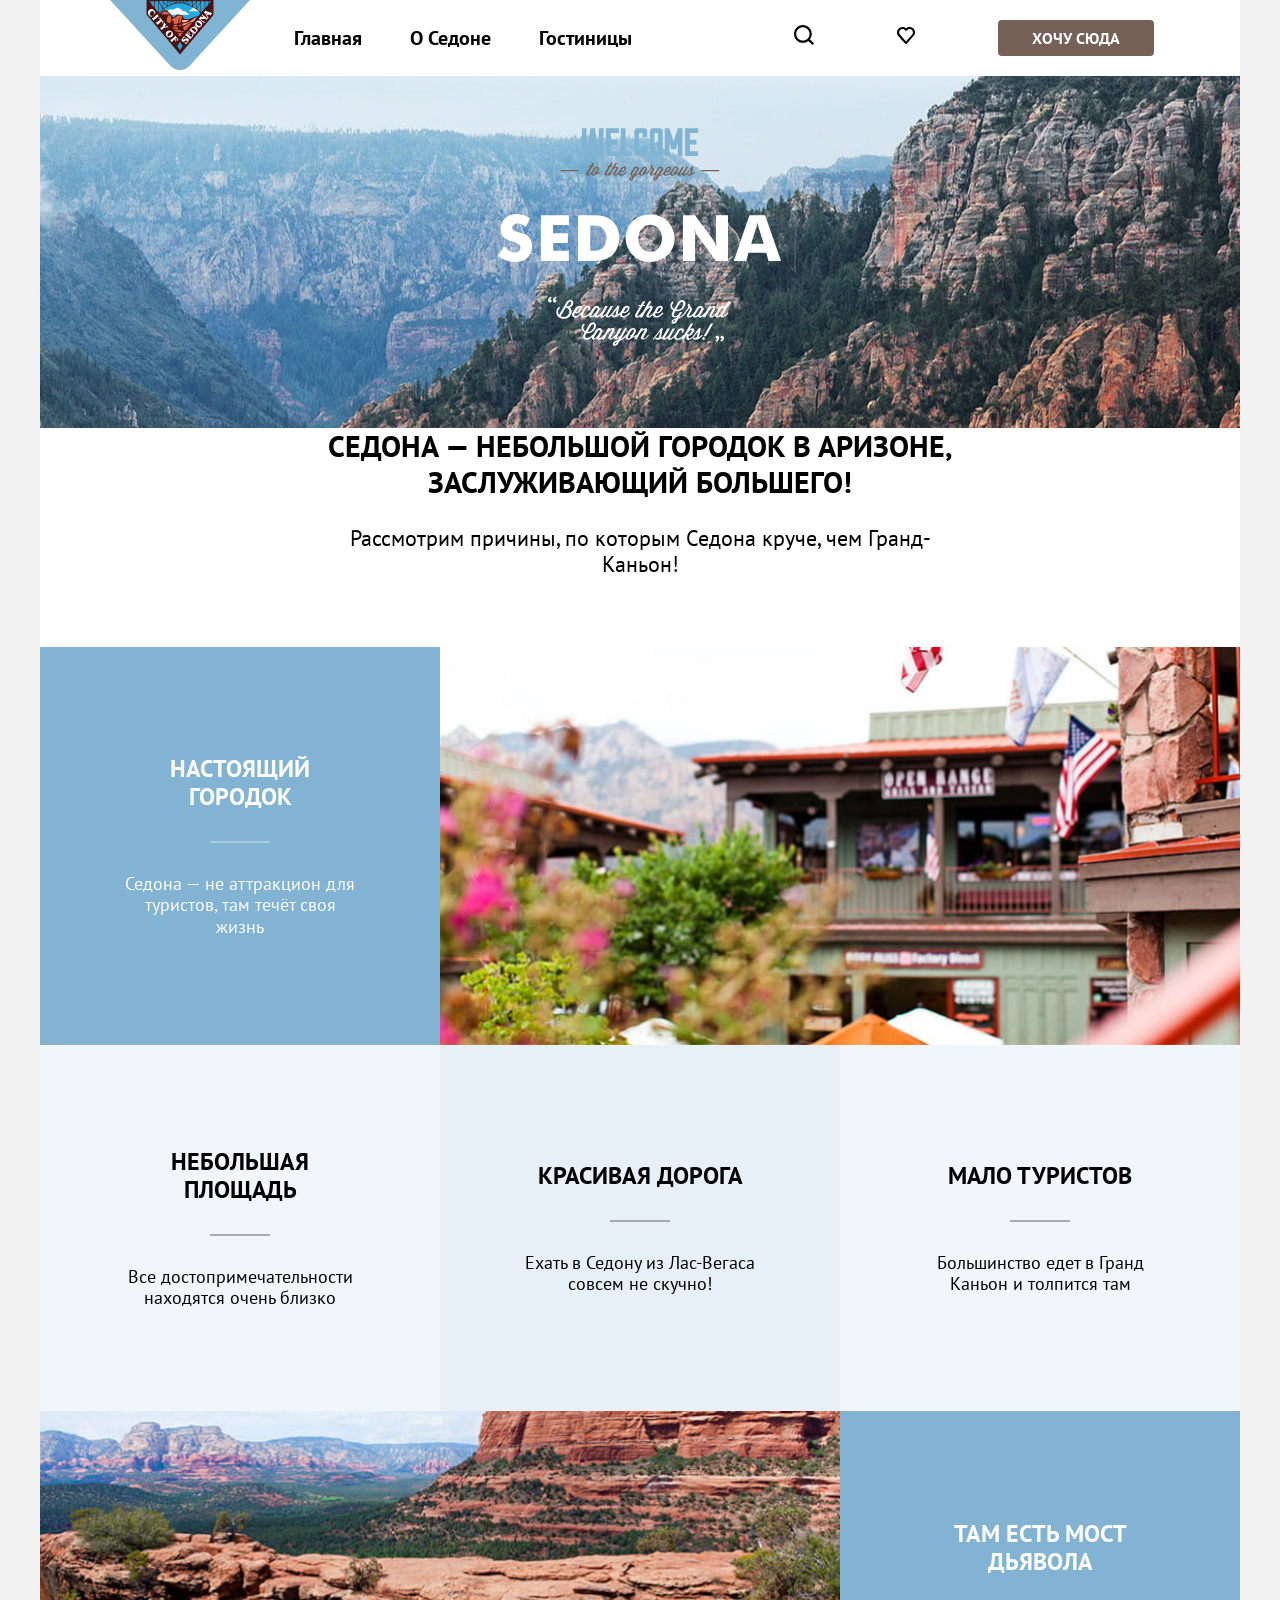
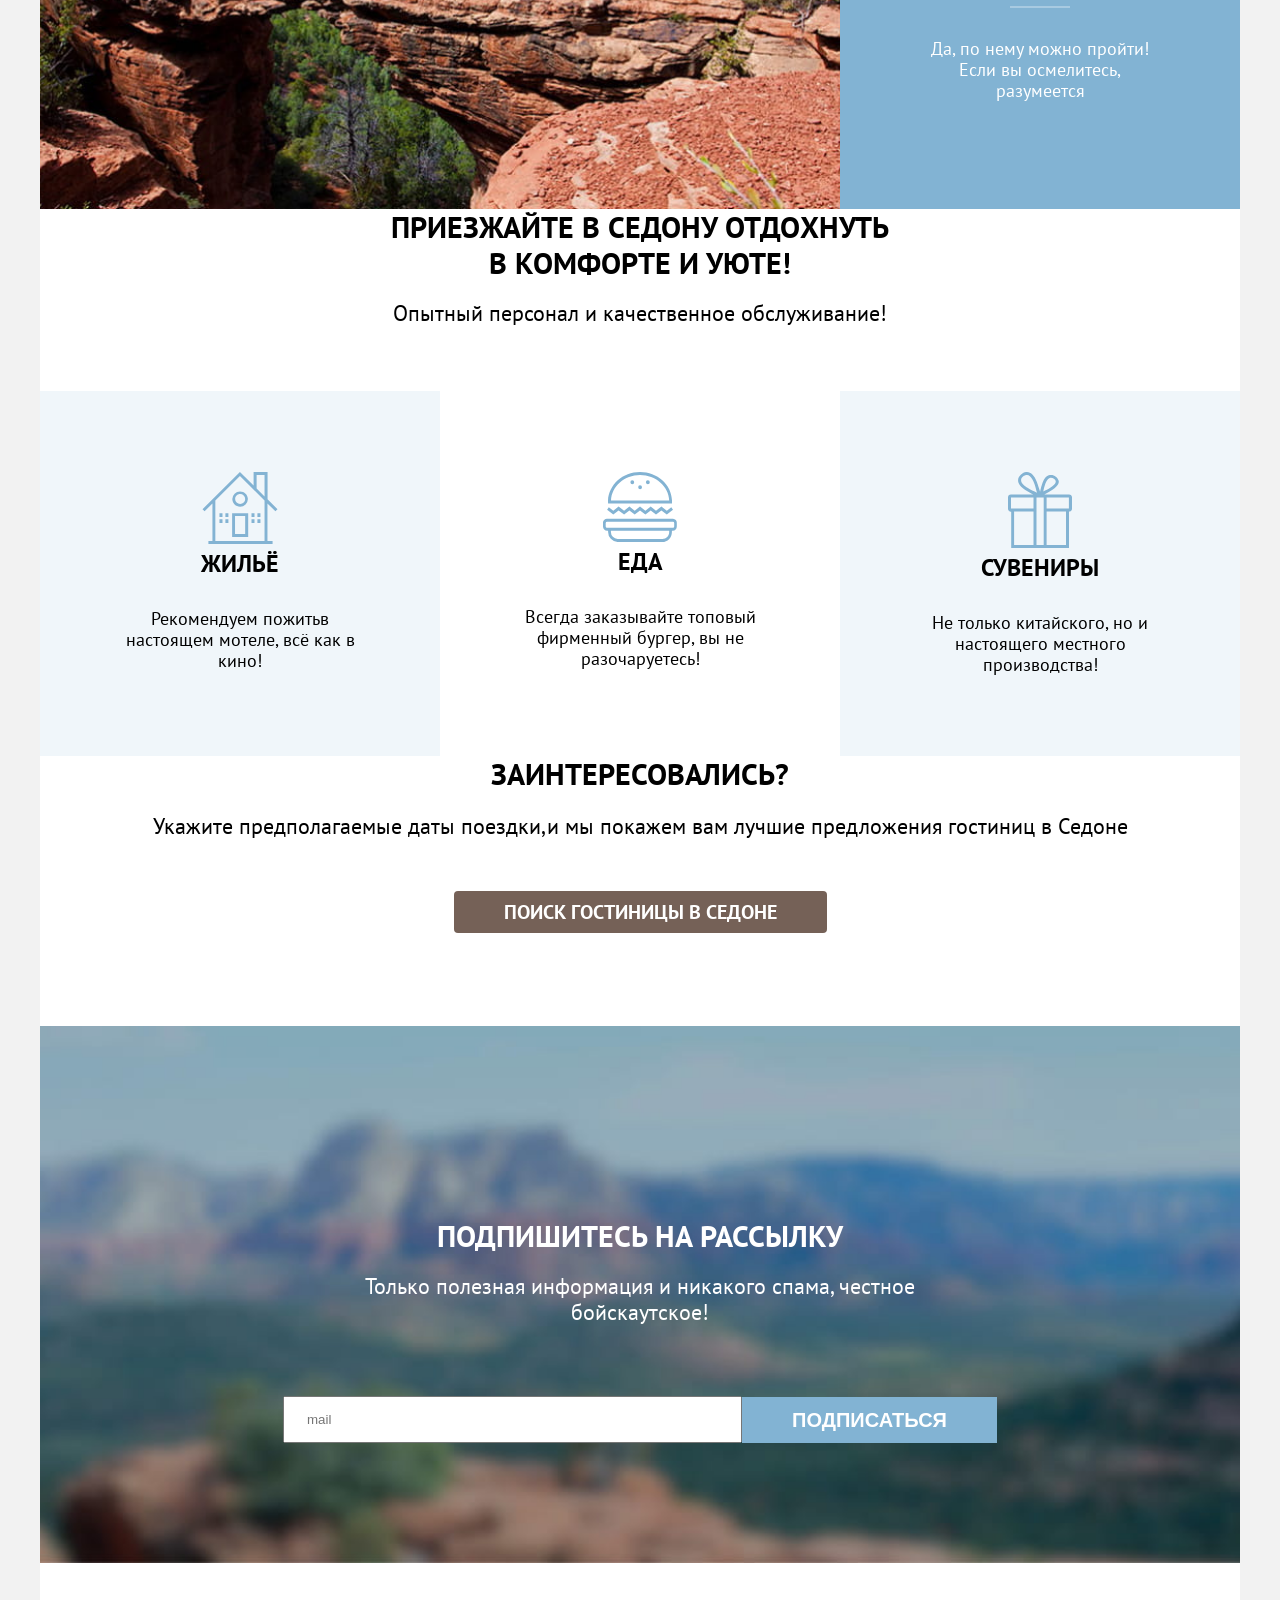
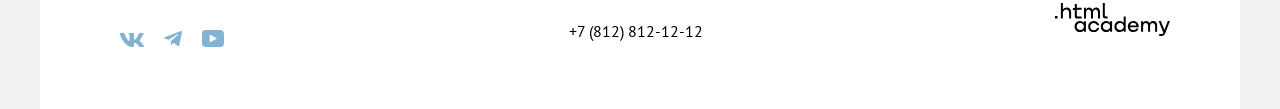
==== commit 6cdac6ff: "fix cataloh.html" ====
--- a/index.html
+++ b/index.html
@@ -215,6 +215,7 @@
                 <span class="visually-hidden">Подписаться</span>
               </label>
               <input
+              class="input-subscribe-date"
                 type="text"
                 name="subscribe-date"
                 id="subscribe-date"
--- a/styles/styles.css
+++ b/styles/styles.css
@@ -65,6 +65,9 @@
 }
 .header-inner-title {
   margin: 0;
+  font-weight: 700;
+  font-size: 60px;
+  line-height: 130%;
 }
 
 .navigation {
@@ -84,10 +87,11 @@
 .navigation-list {
   display: flex;
   flex-wrap: wrap;
+  width: 100%;
   gap: 16px;
   margin: 0;
   padding: 0;
-  width: 400px;
+  max-width: 500px;
   list-style-type: none;
   flex-grow: 2;
 }
@@ -162,7 +166,6 @@
 .about-title,
 .title {
   margin: 0;
-  margin-top: 69px;
   font-weight: 700;
   line-height: 120%;
   font-size: 30px;
@@ -218,10 +221,11 @@
   align-items: center;
   text-align: center;
   align-self: stretch;
+  
 }
 .advantages-image {
   width: 800px;
-  height: 385px;
+  height: 398px;
   object-fit: cover;
   flex-shrink: 0;
 }
@@ -336,6 +340,7 @@
   background-repeat: no-repeat;
   background-size: cover;
   color: #fff;
+  padding: 96px 258px 104px 258px;
 }
 .subscribe-title {
   margin: 0;
@@ -346,14 +351,33 @@
   text-transform: uppercase;
 }
 .subscribe-text {
+  line-height: 118%;
+  padding: 0;
+  margin: 20px 0 54px 0;
   font-size: 22px;
-  line-height: 118%;
+  text-align: center;
 }
 .subscribe-form-content {
   display: flex;
   justify-content: center;
+  margin: 0 auto;
   align-items: center;
   width: 684px;
+}
+.input-subscribe-date {
+  padding: 14px 22px;
+  padding-right: 264px;
+}
+.subscribe-button {
+  padding: 5px 50px;
+  border: none;
+  font-weight: 700;
+  font-size: 20px;
+  line-height: 180%;
+  text-align: center;
+  text-transform: uppercase;
+  background-color: #82b3d3;
+  color: #fff;
 }
 /* page-footer */
 .page-footer {
@@ -377,11 +401,11 @@
 .social-item {
   padding: 10px;
 }
-
 .page-footer-container {
   display: flex;
   width: 1060px;
   margin: 0 auto;
+  margin: 40px auto 30px auto;
 }
 /* contacts*/
 .contacts {
@@ -405,8 +429,15 @@
   background-color: #82b3d3;
   color: #fff;
 }
+.newsletter-image {
+  /* margin-top: 48px; */
+}
+
 .breadcrumbs {
   list-style-type: none;
+  display: flex;
+  gap: 16px;
+  padding: 0;
 }
 .breadcrumbs-link {
   line-height: 131%;
@@ -420,7 +451,17 @@
   color: #fff;
 }
 .form-label {
-  margin-right: 200px;
+  margin-right: 164px;
+}
+.select-content {
+  margin: 50px auto 46px auto;
+  display: flex;
+  align-items: center;
+}
+.select-control-button-content {
+  margin-left: auto;
+  display: flex;
+  gap: 16px;
 }
 .select-control {
   margin-right: 70px;
@@ -435,6 +476,14 @@
   list-style-type: none;
   font-size: 18px;
   padding: 0;
+  display: flex;
+  flex-direction: column;
+  gap: 16px;
+}
+.form-content-button {
+  display: flex;
+  flex-direction: column;
+  gap: 32px;
 }
 .form-button {
   font-weight: 700;
@@ -443,13 +492,26 @@
   text-align: center;
   text-transform: uppercase;
   color: #fff;
-  background-color: black;
+  background: none;
+  border: none;
+}
+.form-button:hover {
+  background-color: #82b3d3;
+  padding: 8px 50px;
+  cursor: pointer;
+  transition: 0.2s;
 }
 .select-control {
+  padding: 14px 99px 14px 20px;
   font-size: 18px;
   line-height: 117%;
   color: #333;
 }
+.button-light {
+  border: 2px solid #e5e5e5;
+  border-radius: 4px;
+  padding: 4px 12px;
+}
 /* .catalog-products */
 .catalog-products {
   /* display: flex; */
@@ -460,12 +522,18 @@
 .form-filter-group {
   width: 160px;
   border: none;
+  padding: 0;
+  margin-right: 70px;
 }
 .product-card {
   color: #000;
+  border: 1px solid #e6e6e6;
+  border-radius: 4px;
+  width: 340px;
 }
 .product-list {
   list-style-type: none;
+  padding: 0;
 }
 .product-card-title-link {
   color: inherit;
@@ -480,6 +548,9 @@
   font-weight: 400;
   line-height: 117%;
 }
+.button-favorite {
+  display: inline-block;
+}
 .button-more,
 .button-favorite {
   font-weight: 700;
@@ -487,6 +558,8 @@
   line-height: 125%;
   text-align: center;
   color: #fff;
+  padding: 8px 26px;
+  border-radius: 4px;
 }
 .button-more {
   background-color: #756157;
@@ -494,13 +567,12 @@
 .button-favorite {
   background-color: #82b3d3;
   border: none;
-  height: 26px;
 }
 .product-card-stars {
   height: 17px;
   background-image: url(../images/svg/star.svg);
-  background-color: #000;
-  color: #fff;
+  background-color: #fff;
+  color: #000;
   background-repeat: repeat-x;
   background-size: 18px 17px;
   background-position: left center;
@@ -522,14 +594,26 @@
 }
 .product-card-rating {
   background-color: #f2f2f2;
-}
+  padding: 8px 22px;
+  border-radius: 4px;
+}
+
 .pagination {
   list-style-type: none;
   margin: 0;
+  margin-top: 24px;
+  padding: 0;
+  display: flex;
+  align-items: center;
+  gap: 8px;
+}
+.pagination-item {
+  display: flex;
 }
 .pagination-link {
   background-color: #82b3d3;
   color: #fff;
+  padding: 12px 24px;
 }
 .pagination-current {
   background-color: #e5e5e5;
